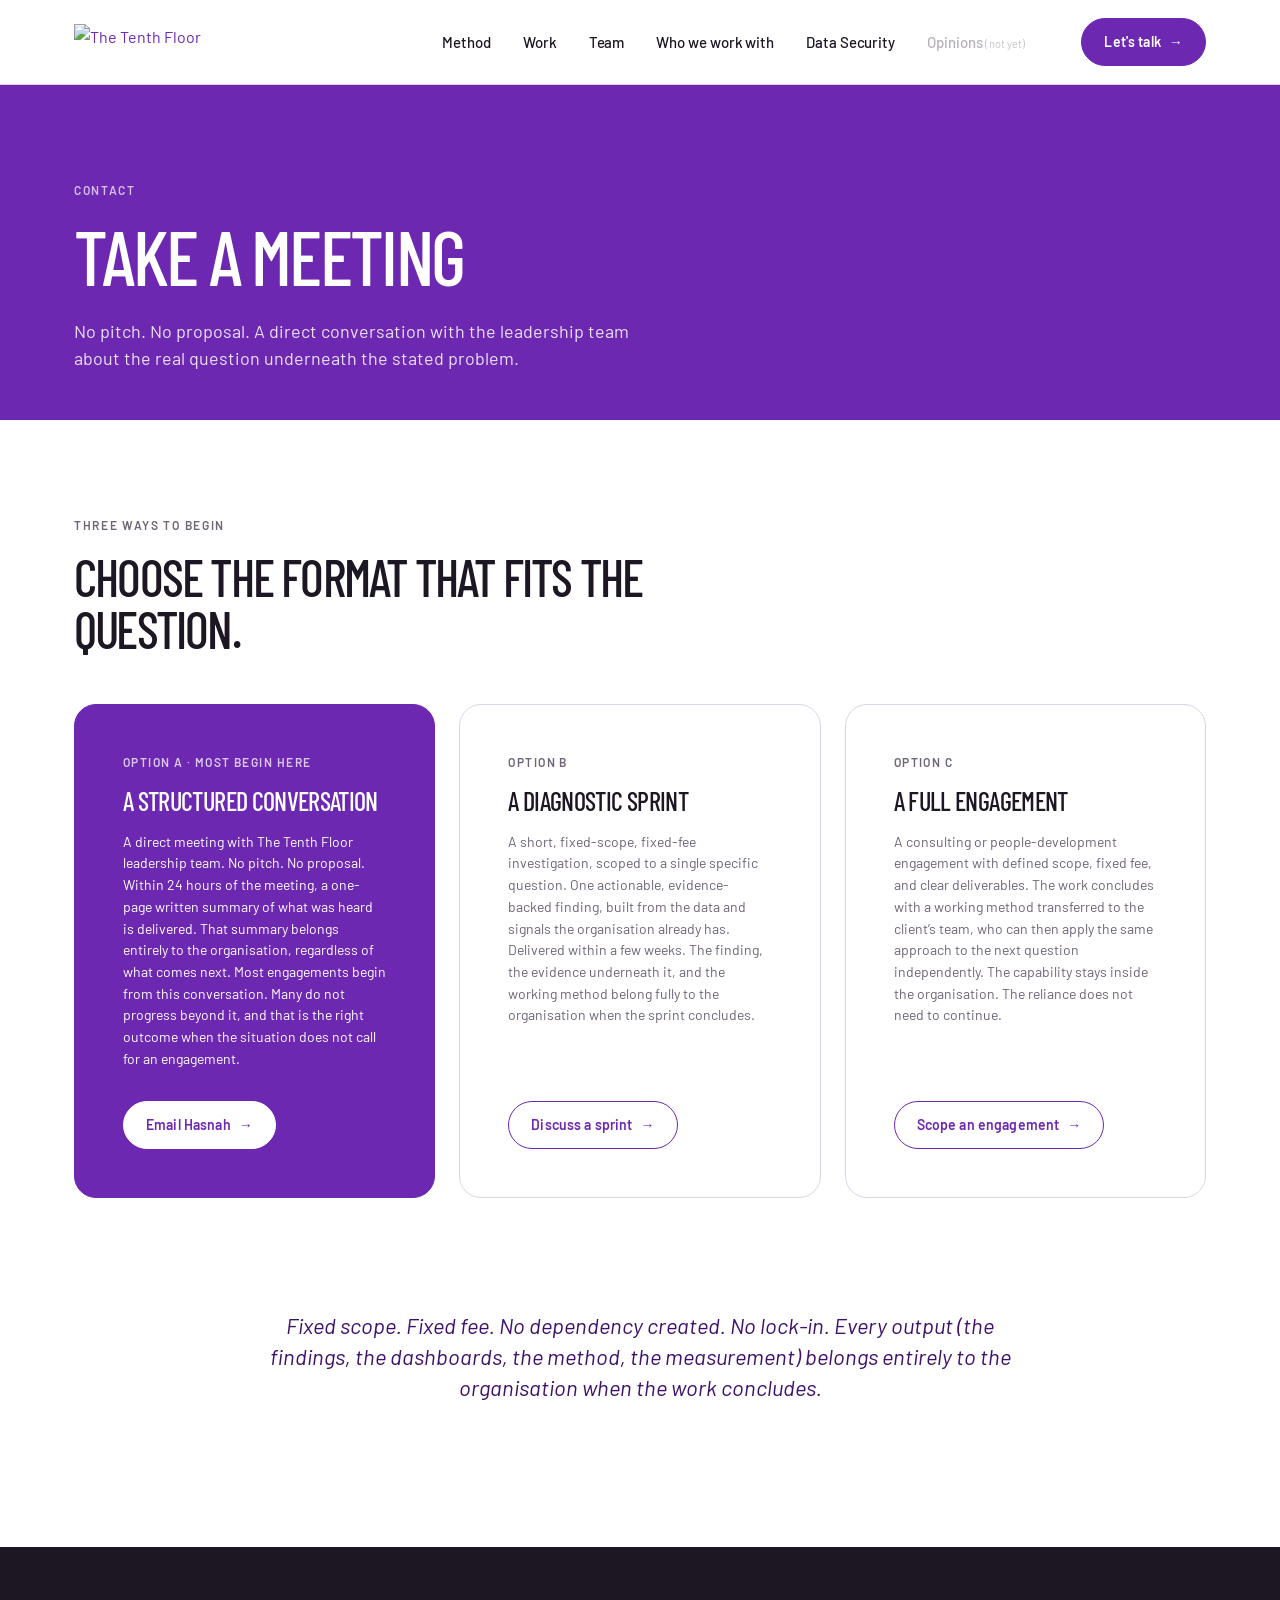
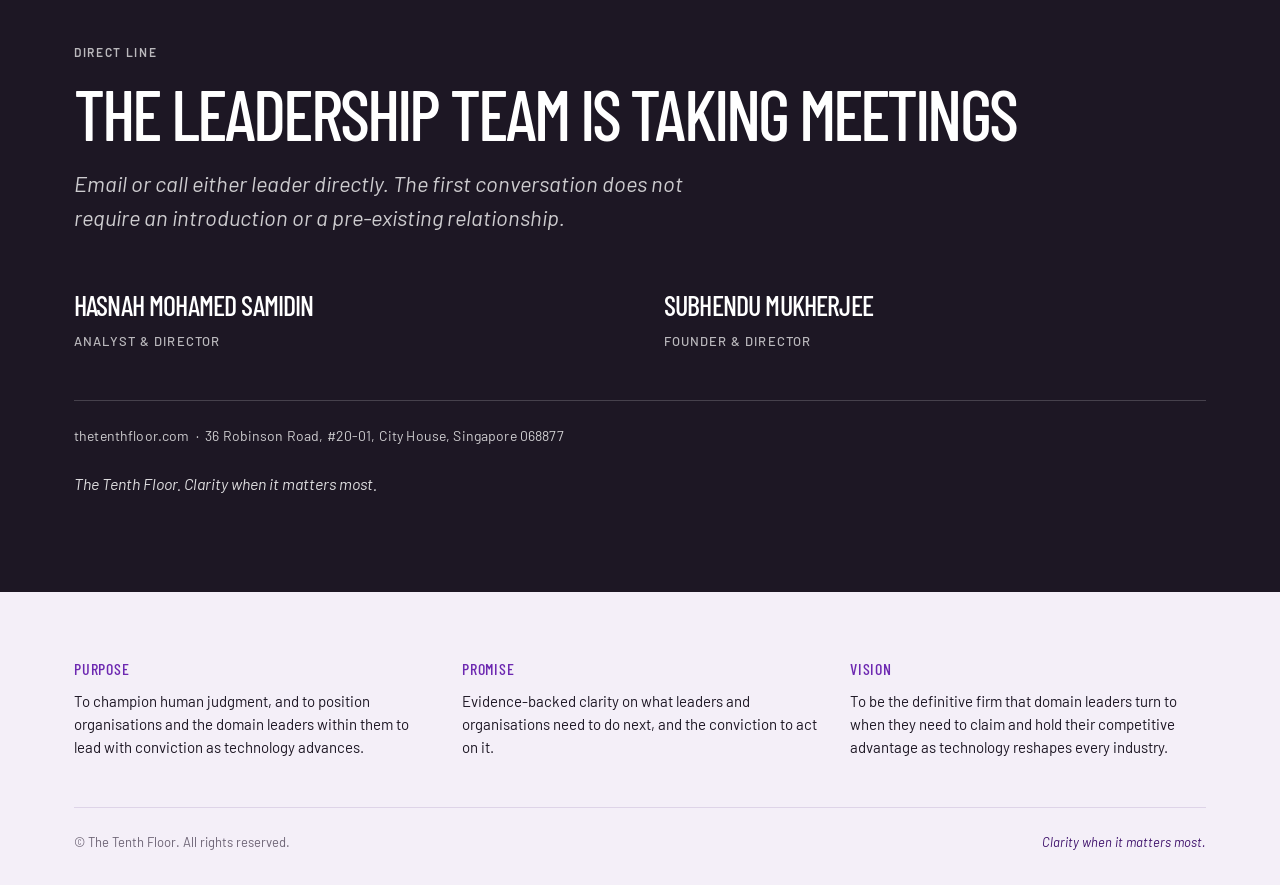
==== contact/index.html @ 86cb3946 "Initial commit: TTF website Co-Authored-By: Claude Sonnet 4.6 <noreply@anthropic.com>" ====
<!DOCTYPE html>
<html lang="en">
<head>
  <meta charset="utf-8">
  <meta name="viewport" content="width=device-width, initial-scale=1">
  <title>Contact — The Tenth Floor</title>
  <meta name="description" content="Take a meeting. No pitch, no proposal. A direct conversation with the leadership team about the question underneath the problem.">
  <link rel="preconnect" href="https://fonts.googleapis.com">
  <link rel="preconnect" href="https://fonts.gstatic.com" crossorigin>
  <link href="https://fonts.googleapis.com/css2?family=Barlow:ital,wght@0,300;0,400;0,500;0,600;0,700;0,800;1,300;1,400;1,500;1,600&family=Barlow+Condensed:wght@400;500;600;700&family=Barlow+Semi+Condensed:wght@400;500;600&display=swap" rel="stylesheet">
  <style>
/* ============================================================
   The Tenth Floor — Site Stylesheet
   v1.0 — May 2026
   Brand system locked from TTF_Design_Reference.html
   ============================================================ */

/* -- 1. Tokens ------------------------------------------------ */

:root {
  /* Primary spine */
  --ttf-purple: #6D28B1;
  --ttf-deep-purple: #3E116B;
  --ttf-lavender: #E7DDF0;
  --ttf-soft: #F4EFF8;

  /* Surface and text */
  --ttf-white: #FFFFFF;
  --ttf-ink: #1D1724;
  --ttf-quiet: #6D6475;
  --ttf-line: #DED4E8;

  /* Functional accents */
  --ttf-red: #F04438;
  --ttf-green: #2E7D32;
  --ttf-blue: #3443E8;
  --ttf-gold: #F7B731;

  /* Type stack */
  --display: "Barlow Condensed", "Helvetica Neue", Arial, sans-serif;
  --ui: "Barlow", "Helvetica Neue", Arial, sans-serif;
  --editorial: "Barlow", "Helvetica Neue", Arial, sans-serif;

  /* Spacing scale (8px base) */
  --s-1: 8px;
  --s-2: 16px;
  --s-3: 24px;
  --s-4: 32px;
  --s-5: 48px;
  --s-6: 64px;
  --s-7: 96px;
  --s-8: 128px;

  /* Layout */
  --max-w: 1180px;
  --gutter: 24px;

  /* Shadows */
  --shadow-card: 0 18px 45px rgba(45, 18, 72, 0.13);
  --shadow-soft: 0 8px 24px rgba(45, 18, 72, 0.09);

  /* Radii */
  --r-lg: 22px;
  --r-md: 14px;
  --r-sm: 8px;
}

/* -- 2. Reset and base ---------------------------------------- */

*,
*::before,
*::after {
  box-sizing: border-box;
  margin: 0;
  padding: 0;
}

html {
  scroll-behavior: smooth;
  -webkit-text-size-adjust: 100%;
}

body {
  font-family: var(--ui);
  font-size: 16px;
  line-height: 1.58;
  color: var(--ttf-ink);
  background: var(--ttf-white);
  -webkit-font-smoothing: antialiased;
  -moz-osx-font-smoothing: grayscale;
}

img {
  max-width: 100%;
  height: auto;
  display: block;
}

a {
  color: var(--ttf-purple);
  text-decoration: none;
  transition: color 160ms ease;
}

a:hover {
  color: var(--ttf-deep-purple);
}

button {
  cursor: pointer;
  border: 0;
  font-family: inherit;
  font-size: inherit;
}

/* -- 3. Typography -------------------------------------------- */

.display-xl,
.display-lg,
.display-md,
.display-sm,
h1,
h2,
h3 {
  font-family: var(--display);
  font-weight: 500;
  text-transform: uppercase;
  letter-spacing: -0.035em;
  line-height: 1.02;
  color: var(--ttf-ink);
}

.display-xl {
  font-size: clamp(48px, 7vw, 96px);
  letter-spacing: -0.045em;
  line-height: 0.96;
}

.display-lg {
  font-size: clamp(40px, 5.5vw, 72px);
  letter-spacing: -0.04em;
}

.display-md {
  font-size: clamp(32px, 4vw, 52px);
  letter-spacing: -0.035em;
}

.display-sm {
  font-size: clamp(22px, 2.4vw, 32px);
  letter-spacing: -0.03em;
}

.editorial {
  font-family: var(--editorial);
  font-size: 18px;
  line-height: 1.62;
  color: var(--ttf-ink);
  letter-spacing: 0.008em;
  font-weight: 400;
}

.editorial p + p {
  margin-top: 1.1em;
}

.deck {
  font-family: var(--ui);
  font-size: 21px;
  line-height: 1.45;
  font-weight: 500;
  color: var(--ttf-deep-purple);
  letter-spacing: 0em;
  max-width: 760px;
}

.eyebrow {
  font-family: var(--ui);
  font-weight: 600;
  font-size: 12px;
  text-transform: uppercase;
  letter-spacing: 0.14em;
  color: var(--ttf-quiet);
}

.meta {
  font-family: var(--ui);
  font-size: 13px;
  color: var(--ttf-quiet);
  letter-spacing: 0.02em;
}

/* -- 4. Layout primitives ------------------------------------- */

.wrap {
  max-width: var(--max-w);
  margin: 0 auto;
  padding-left: var(--gutter);
  padding-right: var(--gutter);
}

.section {
  padding-top: var(--s-7);
  padding-bottom: var(--s-7);
}

.section--tight {
  padding-top: var(--s-6);
  padding-bottom: var(--s-6);
}

.section--lavender {
  background: var(--ttf-lavender);
}

.section--soft {
  background: var(--ttf-soft);
}

.section--purple {
  background: var(--ttf-purple);
  color: var(--ttf-white);
}

.section--purple .display-xl,
.section--purple .display-lg,
.section--purple .display-md,
.section--purple h1,
.section--purple h2,
.section--purple h3 {
  color: var(--ttf-white);
}

.section--purple .deck {
  color: rgba(255, 255, 255, 0.86);
}

.section--ink {
  background: var(--ttf-ink);
  color: var(--ttf-white);
}

.section--ink .display-xl,
.section--ink .display-lg,
.section--ink .display-md,
.section--ink .display-sm,
.section--ink h1,
.section--ink h2,
.section--ink h3 {
  color: var(--ttf-white);
}

@media (max-width: 700px) {
  .section { padding-top: var(--s-5); padding-bottom: var(--s-5); }
  .section--tight { padding-top: var(--s-4); padding-bottom: var(--s-4); }
}

/* -- 5. Top nav ----------------------------------------------- */

.nav {
  position: sticky;
  top: 0;
  z-index: 50;
  background: rgba(255, 255, 255, 0.95);
  backdrop-filter: saturate(140%) blur(8px);
  -webkit-backdrop-filter: saturate(140%) blur(8px);
  border-bottom: 1px solid var(--ttf-line);
}

.nav__inner {
  max-width: var(--max-w);
  margin: 0 auto;
  padding: 18px var(--gutter);
  display: flex;
  align-items: center;
  gap: var(--s-4);
}

.nav__logo { display: inline-flex; align-items: center; }
.nav__logo img { height: 36px; width: auto; }

.nav__links {
  display: flex;
  gap: var(--s-4);
  margin-left: auto;
  list-style: none;
}

.nav__links a {
  color: var(--ttf-ink);
  font-weight: 500;
  font-size: 15px;
  letter-spacing: -0.005em;
  position: relative;
}

.nav__links a:hover { color: var(--ttf-purple); }

.nav__links a.is-active::after {
  content: "";
  position: absolute;
  left: 0; right: 0;
  bottom: -6px;
  height: 2px;
  background: var(--ttf-purple);
}

.nav__cta { margin-left: var(--s-3); }

.nav__hamburger {
  display: none;
  background: transparent;
  padding: 8px;
  margin-left: auto;
}

.nav__hamburger span {
  display: block;
  width: 22px;
  height: 2px;
  background: var(--ttf-ink);
  margin: 5px 0;
  transition: transform 200ms ease, opacity 200ms ease;
}

@media (max-width: 900px) {
  .nav__links {
    display: none;
    position: absolute;
    top: 100%; left: 0; right: 0;
    background: var(--ttf-white);
    border-bottom: 1px solid var(--ttf-line);
    flex-direction: column;
    padding: var(--s-3) var(--gutter);
    gap: var(--s-3);
  }
  .nav__links.is-open { display: flex; }
  .nav__hamburger { display: block; margin-left: auto; }
  .nav__cta { display: none; }
  .nav__hamburger.is-open span:nth-child(1) { transform: translateY(7px) rotate(45deg); }
  .nav__hamburger.is-open span:nth-child(2) { opacity: 0; }
  .nav__hamburger.is-open span:nth-child(3) { transform: translateY(-7px) rotate(-45deg); }
}

/* -- 6. Buttons ----------------------------------------------- */

.btn {
  display: inline-flex;
  align-items: center;
  gap: 8px;
  padding: 12px 22px;
  font-family: var(--ui);
  font-weight: 600;
  font-size: 14px;
  letter-spacing: 0.01em;
  border-radius: 999px;
  transition: background 160ms ease, color 160ms ease, transform 160ms ease;
  border: 1.5px solid transparent;
  white-space: nowrap;
}

.btn--primary {
  background: var(--ttf-purple);
  color: var(--ttf-white);
  border-color: var(--ttf-purple);
}

.btn--primary:hover {
  background: var(--ttf-deep-purple);
  color: var(--ttf-white);
  border-color: var(--ttf-deep-purple);
  transform: translateY(-1px);
}

.btn--ghost {
  background: transparent;
  color: var(--ttf-purple);
  border-color: var(--ttf-purple);
}

.btn--ghost:hover { background: var(--ttf-purple); color: var(--ttf-white); }

.btn--white {
  background: var(--ttf-white);
  color: var(--ttf-purple);
  border-color: var(--ttf-white);
}

.btn--white:hover { background: var(--ttf-soft); color: var(--ttf-deep-purple); }

.btn--lg { padding: 16px 28px; font-size: 15px; }

.btn .arrow { transition: transform 160ms ease; }
.btn:hover .arrow { transform: translateX(3px); }

/* -- 7. Hero -------------------------------------------------- */

.hero {
  background: var(--ttf-purple);
  color: var(--ttf-white);
  padding-top: var(--s-7);
  padding-bottom: var(--s-7);
  position: relative;
  overflow: hidden;
}

.hero__inner {
  max-width: var(--max-w);
  margin: 0 auto;
  padding-left: var(--gutter);
  padding-right: var(--gutter);
  position: relative;
}

.hero h1 { color: var(--ttf-white); max-width: 14ch; }

.hero__deck {
  margin-top: var(--s-3);
  font-family: var(--ui);
  font-size: clamp(18px, 1.6vw, 22px);
  line-height: 1.5;
  font-weight: 400;
  color: rgba(255, 255, 255, 0.86);
  max-width: 64ch;
  letter-spacing: -0.005em;
}

.hero__cta {
  margin-top: var(--s-5);
  display: flex;
  gap: var(--s-2);
  flex-wrap: wrap;
}

.hero__mark {
  position: absolute;
  right: var(--gutter);
  top: 50%;
  transform: translateY(-50%);
  height: 220px;
  width: 220px;
  opacity: 0.18;
  pointer-events: none;
}

@media (max-width: 900px) {
  .hero__mark { display: none; }
}

/* -- 8. Stat blocks ------------------------------------------- */

.stat { display: flex; flex-direction: column; gap: 6px; }

.stat__value {
  font-family: var(--display);
  font-weight: 500;
  font-size: clamp(56px, 9vw, 116px);
  line-height: 0.92;
  letter-spacing: -0.045em;
  color: var(--ttf-purple);
}

.section--purple .stat__value,
.section--ink .stat__value { color: var(--ttf-white); }

.stat__label {
  font-family: var(--ui);
  font-weight: 500;
  font-size: 14px;
  text-transform: uppercase;
  letter-spacing: 0.1em;
  color: var(--ttf-quiet);
  max-width: 36ch;
  line-height: 1.4;
}

.section--purple .stat__label,
.section--ink .stat__label { color: rgba(255, 255, 255, 0.78); }

.stat-grid {
  display: grid;
  grid-template-columns: 1fr 1fr;
  gap: var(--s-5);
  margin-top: var(--s-5);
}

@media (max-width: 700px) {
  .stat-grid { grid-template-columns: 1fr; gap: var(--s-4); }
}

/* -- 9. Editorial blocks -------------------------------------- */

.lede { max-width: 720px; }

.eyebrow + .display-lg,
.eyebrow + .display-md,
.eyebrow + h2 { margin-top: var(--s-2); }

.display-xl + .deck,
.display-lg + .deck,
.display-md + .deck,
h1 + .deck,
h2 + .deck { margin-top: var(--s-3); }

.deck + .editorial,
.display-xl + .editorial,
.display-lg + .editorial,
.display-md + .editorial,
h1 + .editorial,
h2 + .editorial { margin-top: var(--s-4); }

.editorial--two-col { column-count: 2; column-gap: var(--s-5); }

@media (max-width: 900px) {
  .editorial--two-col { column-count: 1; }
}

/* -- 10. Featured beat (provenance) --------------------------- */

.beat {
  background: var(--ttf-soft);
  padding-top: var(--s-7);
  padding-bottom: var(--s-7);
}

.beat__inner {
  max-width: var(--max-w);
  margin: 0 auto;
  padding-left: var(--gutter);
  padding-right: var(--gutter);
  display: grid;
  grid-template-columns: 1.4fr 1fr;
  gap: var(--s-6);
  align-items: start;
}

.beat__head .display-lg { max-width: 16ch; }

.beat__head .deck {
  margin-top: var(--s-3);
  font-family: var(--editorial);
  font-style: italic;
  font-weight: 400;
  font-size: 22px;
  color: var(--ttf-ink);
  max-width: 38ch;
}

.beat__body .editorial { font-size: 18px; }

.beat__stat {
  margin-top: var(--s-5);
  padding-top: var(--s-4);
  border-top: 1px solid var(--ttf-line);
}

@media (max-width: 900px) {
  .beat__inner { grid-template-columns: 1fr; gap: var(--s-4); }
}

/* -- 11. Method cards (5 principles) -------------------------- */

.principles {
  display: grid;
  grid-template-columns: repeat(auto-fit, minmax(280px, 1fr));
  gap: var(--s-3);
  margin-top: var(--s-5);
}

.principle {
  background: var(--ttf-white);
  border: 1px solid var(--ttf-line);
  border-radius: var(--r-md);
  padding: var(--s-4);
  display: flex;
  flex-direction: column;
  gap: var(--s-2);
  transition: transform 200ms ease, box-shadow 200ms ease, border-color 200ms ease;
}

.principle:hover {
  transform: translateY(-2px);
  box-shadow: var(--shadow-soft);
  border-color: var(--ttf-purple);
}

.principle__num {
  font-family: var(--display);
  font-weight: 500;
  font-size: 32px;
  letter-spacing: -0.04em;
  color: var(--ttf-purple);
  line-height: 1;
}

.principle__title {
  font-family: var(--ui);
  font-weight: 700;
  font-size: 17px;
  letter-spacing: -0.01em;
  color: var(--ttf-ink);
}

.principle__body {
  font-family: var(--ui);
  font-size: 14px;
  line-height: 1.55;
  color: var(--ttf-quiet);
}

/* -- 12. Case cards ------------------------------------------- */

.cases {
  display: grid;
  grid-template-columns: repeat(3, 1fr);
  gap: var(--s-3);
  margin-top: var(--s-5);
}

@media (max-width: 900px) { .cases { grid-template-columns: 1fr 1fr; } }
@media (max-width: 600px) { .cases { grid-template-columns: 1fr; } }

.case-card {
  background: var(--ttf-white);
  border: 1px solid var(--ttf-line);
  border-radius: var(--r-md);
  padding: var(--s-4);
  display: flex;
  flex-direction: column;
  gap: var(--s-2);
  transition: transform 200ms ease, box-shadow 200ms ease;
  text-decoration: none;
  color: inherit;
}

.case-card:hover {
  transform: translateY(-3px);
  box-shadow: var(--shadow-card);
}

.case-card__logo {
  height: 40px;
  display: flex;
  align-items: center;
  margin-bottom: var(--s-2);
}

.case-card__logo img { max-height: 40px; width: auto; }
.case-card__logo--asbl img { mix-blend-mode: multiply; }

.case-card__meta {
  font-family: var(--ui);
  font-size: 12px;
  font-weight: 600;
  letter-spacing: 0.1em;
  text-transform: uppercase;
  color: var(--ttf-quiet);
}

.case-card__title {
  font-family: var(--display);
  font-weight: 500;
  font-size: 22px;
  letter-spacing: -0.025em;
  text-transform: uppercase;
  color: var(--ttf-ink);
  line-height: 1.1;
}

.case-card__outcome {
  font-family: var(--ui);
  font-size: 14px;
  line-height: 1.5;
  color: var(--ttf-quiet);
  margin-top: auto;
}

.case-card__outcome strong { color: var(--ttf-purple); font-weight: 700; }

/* Case-full layout for /work page */
.case-full {
  border-top: 1px solid var(--ttf-line);
  padding-top: var(--s-5);
  padding-bottom: var(--s-5);
  display: grid;
  grid-template-columns: 220px 1fr;
  gap: var(--s-5);
}

.case-full__sidebar .case-card__logo { height: 56px; margin-bottom: var(--s-2); }
.case-full__sidebar .case-card__logo img { max-height: 56px; }

.case-full__body p {
  margin-top: 1em;
  font-family: var(--editorial);
  font-size: 18px;
  line-height: 1.6;
}

.case-full__body p:first-child { margin-top: 0; }

.case-full__pattern {
  margin-top: var(--s-3);
  padding: var(--s-3);
  background: var(--ttf-soft);
  border-left: 3px solid var(--ttf-purple);
  border-radius: var(--r-sm);
  font-family: var(--editorial);
  font-style: italic;
  font-size: 16px;
  color: var(--ttf-deep-purple);
}

@media (max-width: 800px) {
  .case-full { grid-template-columns: 1fr; gap: var(--s-3); }
}

/* Filters bar */
.filters {
  display: flex;
  flex-wrap: wrap;
  gap: var(--s-1);
  margin-top: var(--s-4);
  margin-bottom: var(--s-5);
}

.filter-chip {
  padding: 8px 16px;
  border-radius: 999px;
  background: var(--ttf-white);
  border: 1px solid var(--ttf-line);
  font-family: var(--ui);
  font-size: 13px;
  font-weight: 500;
  color: var(--ttf-quiet);
  cursor: pointer;
  transition: all 160ms ease;
}

.filter-chip:hover { border-color: var(--ttf-purple); color: var(--ttf-purple); }

.filter-chip.is-active {
  background: var(--ttf-purple);
  color: var(--ttf-white);
  border-color: var(--ttf-purple);
}

.filter-group { margin-top: var(--s-3); }

.filter-group__label {
  font-family: var(--ui);
  font-weight: 600;
  font-size: 12px;
  text-transform: uppercase;
  letter-spacing: 0.12em;
  color: var(--ttf-quiet);
  margin-bottom: var(--s-1);
}

/* -- 13. Client strip ----------------------------------------- */

.strip {
  background: var(--ttf-lavender);
  padding: var(--s-5) 0;
}

.strip__inner {
  max-width: 1400px;
  margin: 0 auto;
  padding: 0 var(--gutter);
}

.strip__label { text-align: center; margin-bottom: var(--s-4); }

.strip__grid {
  display: grid;
  grid-template-columns: repeat(5, 1fr);
  gap: var(--s-4);
  align-items: center;
  justify-items: center;
}

.strip__grid img {
  max-height: 38px;
  max-width: 130px;
  width: auto;
  object-fit: contain;
}

.strip__grid img.is-asbl { mix-blend-mode: multiply; }

@media (max-width: 900px) {
  .strip__grid { grid-template-columns: repeat(3, 1fr); gap: var(--s-3); }
}

@media (max-width: 500px) {
  .strip__grid { grid-template-columns: repeat(2, 1fr); }
}

/* -- 14. Persona teasers -------------------------------------- */

.personas {
  display: grid;
  grid-template-columns: repeat(auto-fit, minmax(220px, 1fr));
  gap: var(--s-2);
  margin-top: var(--s-5);
}

.persona {
  background: var(--ttf-white);
  border: 1px solid var(--ttf-line);
  border-radius: var(--r-md);
  padding: var(--s-3);
}

.persona__num {
  font-family: var(--display);
  font-weight: 500;
  font-size: 14px;
  letter-spacing: 0.08em;
  color: var(--ttf-purple);
}

.persona__name {
  font-family: var(--display);
  font-weight: 500;
  font-size: 22px;
  letter-spacing: -0.03em;
  text-transform: uppercase;
  color: var(--ttf-ink);
  margin-top: 6px;
  line-height: 1.05;
}

.persona__body {
  font-family: var(--ui);
  font-size: 14px;
  line-height: 1.5;
  color: var(--ttf-quiet);
  margin-top: var(--s-2);
}

.persona-full {
  border-top: 1px solid var(--ttf-line);
  padding: var(--s-5) 0;
  display: grid;
  grid-template-columns: 240px 1fr;
  gap: var(--s-5);
}

.persona-full__name {
  font-family: var(--display);
  font-weight: 500;
  font-size: clamp(28px, 3vw, 40px);
  letter-spacing: -0.03em;
  text-transform: uppercase;
  color: var(--ttf-purple);
  line-height: 1.05;
}

.persona-full__num {
  font-family: var(--ui);
  font-weight: 600;
  font-size: 12px;
  letter-spacing: 0.12em;
  color: var(--ttf-quiet);
  margin-bottom: var(--s-1);
}

.persona-full__body p {
  font-family: var(--editorial);
  font-size: 18px;
  line-height: 1.6;
}

.persona-full__body p + p { margin-top: 1em; }

@media (max-width: 800px) {
  .persona-full { grid-template-columns: 1fr; gap: var(--s-3); }
}

/* -- 15. Leader cards (team) ---------------------------------- */

.leaders {
  display: grid;
  grid-template-columns: 1fr 1fr;
  gap: var(--s-5);
  margin-top: var(--s-5);
}

.leader-card {
  background: var(--ttf-soft);
  border-radius: var(--r-lg);
  padding: var(--s-5);
  display: flex;
  flex-direction: column;
  gap: var(--s-3);
}

.leader-card__name {
  font-family: var(--display);
  font-weight: 500;
  font-size: clamp(28px, 3.4vw, 40px);
  text-transform: uppercase;
  letter-spacing: -0.03em;
  color: var(--ttf-purple);
  line-height: 1.05;
}

.leader-card__role {
  font-family: var(--ui);
  font-weight: 600;
  font-size: 13px;
  letter-spacing: 0.08em;
  text-transform: uppercase;
  color: var(--ttf-quiet);
  margin-top: -4px;
}

.leader-card__bio {
  font-family: var(--editorial);
  font-size: 17px;
  line-height: 1.6;
  color: var(--ttf-ink);
}

.leader-card__bio + .leader-card__bio { margin-top: var(--s-2); }

.leader-card__credentials {
  display: flex;
  flex-wrap: wrap;
  gap: 6px;
  margin-top: var(--s-2);
}

.credential {
  padding: 4px 10px;
  background: var(--ttf-white);
  border: 1px solid var(--ttf-line);
  border-radius: 999px;
  font-family: var(--ui);
  font-size: 12px;
  font-weight: 500;
  color: var(--ttf-deep-purple);
  letter-spacing: 0.01em;
}

.leader-card__contact {
  margin-top: var(--s-3);
  padding-top: var(--s-3);
  border-top: 1px solid var(--ttf-line);
  display: flex;
  flex-direction: column;
  gap: 6px;
  font-family: var(--ui);
  font-size: 14px;
}

.leader-card__contact a { color: var(--ttf-purple); font-weight: 500; }

@media (max-width: 800px) {
  .leaders { grid-template-columns: 1fr; }
}

/* -- 16. Three entry options ---------------------------------- */

.options {
  display: grid;
  grid-template-columns: repeat(3, 1fr);
  gap: var(--s-3);
  margin-top: var(--s-5);
}

.option {
  background: var(--ttf-white);
  border: 1px solid var(--ttf-line);
  border-radius: var(--r-lg);
  padding: var(--s-5);
  display: flex;
  flex-direction: column;
  gap: var(--s-2);
}

.option--featured {
  background: var(--ttf-purple);
  color: var(--ttf-white);
  border-color: var(--ttf-purple);
}

.option--featured .option__title,
.option--featured .option__body { color: var(--ttf-white); }

.option--featured .option__label { color: rgba(255, 255, 255, 0.75); }

.option__label {
  font-family: var(--ui);
  font-weight: 600;
  font-size: 12px;
  letter-spacing: 0.12em;
  text-transform: uppercase;
  color: var(--ttf-quiet);
}

.option__title {
  font-family: var(--display);
  font-weight: 500;
  font-size: 26px;
  letter-spacing: -0.025em;
  text-transform: uppercase;
  color: var(--ttf-ink);
  line-height: 1.05;
}

.option__body {
  font-family: var(--ui);
  font-size: 14px;
  line-height: 1.55;
  color: var(--ttf-quiet);
  flex: 1;
}

.option__cta { margin-top: var(--s-2); }

@media (max-width: 900px) {
  .options { grid-template-columns: 1fr; }
}

/* -- 17. Contact block ---------------------------------------- */

.contact-block {
  background: var(--ttf-ink);
  color: var(--ttf-white);
  padding: var(--s-7) 0;
}

.contact-block__inner {
  max-width: var(--max-w);
  margin: 0 auto;
  padding: 0 var(--gutter);
}

.contact-block .display-lg { color: var(--ttf-white); }

.contact-block__deck {
  margin-top: var(--s-2);
  font-family: var(--editorial);
  font-style: italic;
  font-size: 22px;
  color: rgba(255, 255, 255, 0.78);
  max-width: 56ch;
}

.contact-grid {
  margin-top: var(--s-5);
  display: grid;
  grid-template-columns: 1fr 1fr;
  gap: var(--s-5);
}

.contact-card__name {
  font-family: var(--display);
  font-weight: 500;
  font-size: 28px;
  letter-spacing: -0.03em;
  text-transform: uppercase;
  color: var(--ttf-white);
}

.contact-card__role {
  font-family: var(--ui);
  font-weight: 500;
  font-size: 13px;
  letter-spacing: 0.08em;
  text-transform: uppercase;
  color: rgba(255, 255, 255, 0.7);
  margin-top: 4px;
}

.contact-card__lines {
  margin-top: var(--s-2);
  display: flex;
  flex-direction: column;
  gap: 6px;
  font-family: var(--ui);
  font-size: 15px;
}

.contact-card__lines a {
  color: var(--ttf-white);
  text-decoration: underline;
  text-underline-offset: 3px;
  text-decoration-color: rgba(255, 255, 255, 0.4);
}

.contact-card__lines a:hover {
  color: var(--ttf-lavender);
  text-decoration-color: var(--ttf-lavender);
}

.contact-block__address {
  margin-top: var(--s-5);
  padding-top: var(--s-3);
  border-top: 1px solid rgba(255, 255, 255, 0.18);
  font-family: var(--ui);
  font-size: 14px;
  color: rgba(255, 255, 255, 0.78);
  letter-spacing: 0.01em;
}

.contact-block__sign-off {
  margin-top: var(--s-3);
  font-family: var(--editorial);
  font-style: italic;
  color: rgba(255, 255, 255, 0.86);
}

@media (max-width: 700px) {
  .contact-grid { grid-template-columns: 1fr; gap: var(--s-4); }
}

/* -- 18. Footer ----------------------------------------------- */

.footer {
  background: var(--ttf-soft);
  padding: var(--s-6) 0 var(--s-4);
}

.footer__inner {
  max-width: var(--max-w);
  margin: 0 auto;
  padding: 0 var(--gutter);
}

.footer__pvm {
  display: grid;
  grid-template-columns: repeat(3, 1fr);
  gap: var(--s-4);
  margin-bottom: var(--s-5);
}

.footer__block-label {
  font-family: var(--display);
  font-weight: 500;
  font-size: 16px;
  letter-spacing: 0.05em;
  text-transform: uppercase;
  color: var(--ttf-purple);
  margin-bottom: var(--s-1);
}

.footer__block-body {
  font-family: var(--editorial);
  font-size: 15px;
  line-height: 1.55;
  color: var(--ttf-ink);
}

.footer__bottom {
  border-top: 1px solid var(--ttf-line);
  padding-top: var(--s-3);
  display: flex;
  align-items: center;
  justify-content: space-between;
  flex-wrap: wrap;
  gap: var(--s-2);
  font-family: var(--ui);
  font-size: 13px;
  color: var(--ttf-quiet);
}

.footer__sign-off {
  font-family: var(--editorial);
  font-style: italic;
  color: var(--ttf-deep-purple);
}

@media (max-width: 800px) {
  .footer__pvm { grid-template-columns: 1fr; gap: var(--s-3); }
}

/* -- 19. Section bridge --------------------------------------- */

.bridge {
  text-align: center;
  padding: var(--s-5) var(--gutter);
  font-family: var(--editorial);
  font-style: italic;
  font-size: 22px;
  line-height: 1.4;
  color: var(--ttf-deep-purple);
  max-width: 820px;
  margin: 0 auto;
}

.bridge--strong {
  font-family: var(--display);
  font-weight: 500;
  font-size: clamp(24px, 3vw, 36px);
  letter-spacing: -0.02em;
  text-transform: uppercase;
  font-style: normal;
  color: var(--ttf-purple);
}

/* -- 20. Testimonials ----------------------------------------- */

.testimonials {
  display: grid;
  grid-template-columns: repeat(3, 1fr);
  gap: var(--s-3);
  margin-top: var(--s-5);
}

.testimonial {
  background: var(--ttf-white);
  border: 1px solid var(--ttf-line);
  border-radius: var(--r-md);
  padding: var(--s-4);
}

.testimonial__quote {
  font-family: var(--editorial);
  font-style: italic;
  font-size: 16px;
  line-height: 1.55;
  color: var(--ttf-ink);
}

.testimonial__attr {
  margin-top: var(--s-2);
  font-family: var(--ui);
  font-size: 13px;
  font-weight: 500;
  color: var(--ttf-purple);
}

.testimonial__role {
  font-family: var(--ui);
  font-size: 12px;
  color: var(--ttf-quiet);
  margin-top: 2px;
}

@media (max-width: 800px) {
  .testimonials { grid-template-columns: 1fr; }
}

/* -- 21. Method page ------------------------------------------ */

.method-block {
  border-top: 1px solid var(--ttf-line);
  padding-top: var(--s-5);
  margin-top: var(--s-5);
}

.method-block__title {
  font-family: var(--display);
  font-weight: 500;
  font-size: clamp(28px, 3vw, 40px);
  letter-spacing: -0.03em;
  text-transform: uppercase;
  color: var(--ttf-purple);
}

.method-block__body {
  margin-top: var(--s-3);
  font-family: var(--editorial);
  font-size: 18px;
  line-height: 1.6;
  max-width: 720px;
}

.method-block__body p + p { margin-top: 1em; }

.security-list {
  list-style: none;
  margin-top: var(--s-3);
  display: flex;
  flex-direction: column;
  gap: var(--s-2);
}

.security-list li {
  position: relative;
  padding-left: 28px;
  font-family: var(--editorial);
  font-size: 17px;
  line-height: 1.5;
}

.security-list li::before {
  content: "";
  position: absolute;
  left: 0;
  top: 11px;
  width: 8px;
  height: 8px;
  border-radius: 50%;
  background: var(--ttf-purple);
}

.fuski-block {
  background: var(--ttf-ink);
  color: var(--ttf-white);
  border-radius: var(--r-lg);
  padding: var(--s-5);
  margin-top: var(--s-5);
  display: grid;
  grid-template-columns: 1fr 2fr;
  gap: var(--s-5);
  align-items: center;
}

.fuski-block__logo img {
  max-height: 64px;
  width: auto;
  filter: invert(1) brightness(2);
}

.fuski-block__body {
  font-family: var(--editorial);
  font-size: 17px;
  line-height: 1.55;
  font-weight: 400;
}

.fuski-block__body a { color: var(--ttf-lavender); text-decoration: underline; }

@media (max-width: 700px) {
  .fuski-block { grid-template-columns: 1fr; gap: var(--s-3); }
}

/* -- 22. Reveal on scroll ------------------------------------- */

.reveal {
  opacity: 0;
  transform: translateY(16px);
  transition: opacity 600ms ease, transform 600ms ease;
}

.reveal.is-visible { opacity: 1; transform: translateY(0); }

@media (prefers-reduced-motion: reduce) {
  .reveal { opacity: 1; transform: none; transition: none; }
  html { scroll-behavior: auto; }
}

/* -- 23. Page header (sub-pages) ------------------------------ */

.page-head {
  background: var(--ttf-purple);
  color: var(--ttf-white);
  padding: var(--s-7) 0 var(--s-5);
}

.page-head__inner {
  max-width: var(--max-w);
  margin: 0 auto;
  padding: 0 var(--gutter);
}

.page-head h1 {
  color: var(--ttf-white);
  max-width: 18ch;
  font-size: clamp(40px, 6vw, 80px);
}

.page-head__deck {
  margin-top: var(--s-3);
  font-family: var(--ui);
  font-size: clamp(16px, 1.4vw, 20px);
  line-height: 1.5;
  color: rgba(255, 255, 255, 0.86);
  max-width: 60ch;
}

.page-head__crumb {
  font-family: var(--ui);
  font-size: 12px;
  font-weight: 600;
  letter-spacing: 0.14em;
  text-transform: uppercase;
  color: rgba(255, 255, 255, 0.7);
  margin-bottom: var(--s-2);
}

/* -- 24. Placeholder note ------------------------------------- */

.placeholder-note {
  display: inline-block;
  padding: 6px 12px;
  background: var(--ttf-lavender);
  color: var(--ttf-deep-purple);
  border-radius: var(--r-sm);
  font-family: var(--ui);
  font-size: 12px;
  font-weight: 500;
  letter-spacing: 0.01em;
}

/* -- 25. Feature row ------------------------------------------ */

.feature-row {
  display: grid;
  grid-template-columns: 1.2fr 1fr;
  gap: var(--s-6);
  align-items: center;
}

@media (max-width: 900px) {
  .feature-row { grid-template-columns: 1fr; gap: var(--s-4); }
}

/* -- 26. Skip link (a11y) ------------------------------------- */

.skip-link {
  position: absolute;
  left: -9999px;
  top: 0;
  background: var(--ttf-ink);
  color: var(--ttf-white);
  padding: 12px 18px;
  z-index: 100;
  font-family: var(--ui);
  font-size: 14px;
}

.skip-link:focus { left: 12px; top: 12px; }

/* -- 27. Utilities -------------------------------------------- */

.t-center { text-align: center; }
.mt-1 { margin-top: var(--s-1); }
.mt-2 { margin-top: var(--s-2); }
.mt-3 { margin-top: var(--s-3); }
.mt-4 { margin-top: var(--s-4); }
.mt-5 { margin-top: var(--s-5); }
.mt-6 { margin-top: var(--s-6); }
.purple { color: var(--ttf-purple); }
.deep-purple { color: var(--ttf-deep-purple); }
.quiet { color: var(--ttf-quiet); }

/* -- 28. Photo placeholders ----------------------------------- */

.photo-placeholder {
  width: 100%;
  aspect-ratio: 1 / 1;
  max-width: 280px;
  background: linear-gradient(135deg, var(--ttf-deep-purple) 0%, var(--ttf-purple) 100%);
  border-radius: var(--r-lg);
  display: flex;
  flex-direction: column;
  align-items: center;
  justify-content: center;
  gap: var(--s-2);
  position: relative;
  overflow: hidden;
}

.photo-placeholder::before {
  content: "";
  position: absolute;
  inset: 0;
  background: repeating-linear-gradient(
    45deg,
    transparent,
    transparent 12px,
    rgba(255,255,255,0.04) 12px,
    rgba(255,255,255,0.04) 13px
  );
}

.photo-placeholder__initials {
  font-family: var(--display);
  font-weight: 500;
  font-size: 56px;
  letter-spacing: -0.02em;
  color: rgba(255,255,255,0.9);
  line-height: 1;
  position: relative;
  z-index: 1;
}

.photo-placeholder__label {
  font-family: var(--ui);
  font-size: 11px;
  font-weight: 600;
  letter-spacing: 0.1em;
  text-transform: uppercase;
  color: rgba(255,255,255,0.55);
  text-align: center;
  padding: 0 var(--s-2);
  position: relative;
  z-index: 1;
}

.photo-placeholder__desc {
  position: absolute;
  bottom: 0;
  left: 0;
  right: 0;
  background: rgba(62, 17, 107, 0.92);
  padding: 10px 14px;
  font-family: var(--ui);
  font-size: 10px;
  line-height: 1.4;
  color: rgba(255,255,255,0.8);
  text-align: center;
}

/* Leader card with photo layout */
.leader-card--with-photo {
  display: grid;
  grid-template-columns: 240px 1fr;
  gap: var(--s-4);
  align-items: start;
  background: var(--ttf-soft);
  border-radius: var(--r-lg);
  padding: var(--s-5);
}

.leader-card--with-photo .leader-card__content {
  display: flex;
  flex-direction: column;
  gap: var(--s-2);
}

@media (max-width: 900px) {
  .leader-card--with-photo {
    grid-template-columns: 1fr;
    gap: var(--s-3);
  }
  .photo-placeholder {
    max-width: 160px;
  }
}

/* -- 29. Engagement structure block --------------------------- */

.engagement-block {
  background: var(--ttf-ink);
  color: var(--ttf-white);
  border-radius: var(--r-lg);
  padding: var(--s-5);
  margin-top: var(--s-5);
}

.engagement-block h3 {
  color: var(--ttf-white);
  font-size: clamp(24px, 3vw, 36px);
}

.engagement-block .editorial {
  color: rgba(255,255,255,0.88);
  font-size: 17px;
  margin-top: var(--s-3);
}

/* -- 30. Data security page ----------------------------------- */

.security-feature-grid {
  display: grid;
  grid-template-columns: repeat(auto-fit, minmax(280px, 1fr));
  gap: var(--s-3);
  margin-top: var(--s-5);
}

.security-feature {
  background: var(--ttf-white);
  border: 1px solid var(--ttf-line);
  border-radius: var(--r-md);
  padding: var(--s-4);
  display: flex;
  flex-direction: column;
  gap: var(--s-2);
}

.security-feature__icon {
  width: 40px;
  height: 40px;
  background: var(--ttf-soft);
  border-radius: var(--r-sm);
  display: flex;
  align-items: center;
  justify-content: center;
  font-size: 20px;
  flex-shrink: 0;
}

.security-feature__title {
  font-family: var(--ui);
  font-weight: 700;
  font-size: 16px;
  color: var(--ttf-ink);
  letter-spacing: -0.01em;
}

.security-feature__body {
  font-family: var(--ui);
  font-size: 14px;
  line-height: 1.55;
  color: var(--ttf-quiet);
}

/* -- 31. Full-width bridge section (expanded) ---------------- */

.bridge-section {
  background: var(--ttf-purple);
  padding: var(--s-7) 0;
  text-align: center;
}

.bridge-section__inner {
  max-width: 860px;
  margin: 0 auto;
  padding: 0 var(--gutter);
}

.bridge-section__headline {
  font-family: var(--display);
  font-weight: 500;
  font-size: clamp(28px, 4vw, 52px);
  letter-spacing: -0.035em;
  text-transform: uppercase;
  color: var(--ttf-white);
  line-height: 1.05;
}

.bridge-section__body {
  margin-top: var(--s-4);
  font-family: var(--editorial);
  font-size: clamp(17px, 1.6vw, 21px);
  line-height: 1.6;
  color: rgba(255,255,255,0.88);
  font-style: italic;
  max-width: 680px;
  margin-left: auto;
  margin-right: auto;
}

/* -- 32. Leader photo (real headshot) ----------------------- */

.leader-photo {
  width: 100%;
  max-width: 280px;
  aspect-ratio: 1 / 1;
  border-radius: var(--r-lg);
  overflow: hidden;
  flex-shrink: 0;
  background: var(--ttf-soft);
}

.leader-photo img {
  width: 100%;
  height: 100%;
  object-fit: cover;
  object-position: center 20%;
  display: block;
  filter: grayscale(15%) contrast(1.04);
  transition: filter 300ms ease;
}

.leader-photo img:hover {
  filter: grayscale(0%) contrast(1);
}

@media (max-width: 900px) {
  .leader-photo {
    max-width: 160px;
  }
}

/* -- 33. Editorial photo blocks ------------------------------ */

.editorial-img {
  width: 100%;
  height: 320px;
  overflow: hidden;
  position: relative;
  border-radius: var(--r-lg);
}

.editorial-img img {
  width: 100%;
  height: 100%;
  object-fit: cover;
  object-position: center;
  display: block;
  image-rendering: -webkit-optimize-contrast;
  image-rendering: crisp-edges;
}

.editorial-img__caption {
  position: absolute;
  bottom: 0;
  left: 0;
  right: 0;
  padding: var(--s-3) var(--s-4);
  background: linear-gradient(to top, rgba(62,17,107,0.82) 0%, transparent 100%);
  font-family: var(--ui);
  font-size: 12px;
  font-weight: 600;
  letter-spacing: 0.1em;
  text-transform: uppercase;
  color: rgba(255,255,255,0.88);
}

.editorial-img--wide {
  height: 300px;
  border-radius: 0;
}

.editorial-img--medium {
  height: 280px;
}

.editorial-pair {
  display: grid;
  grid-template-columns: 1fr 1fr;
  gap: var(--s-3);
  margin-top: var(--s-5);
}

@media (max-width: 800px) {
  .editorial-img { height: 220px; }
  .editorial-img--wide { height: 200px; }
  .editorial-img--medium { height: 200px; }
  .editorial-pair { grid-template-columns: 1fr; }
}

</style>
  <link rel="icon" href="https://ik.imagekit.io/ztdjsu12hs/TTF/ttf-logo-purple-final.png" type="image/png">
</head>
<body>

<a class="skip-link" href="#main">Skip to main content</a>

<nav class="nav" aria-label="Primary">
  <div class="nav__inner">
    <a href="../index.html" class="nav__logo" aria-label="The Tenth Floor — home">
      <img src="https://ik.imagekit.io/ztdjsu12hs/TTF/ttf-logo-purple-final.png" alt="The Tenth Floor">
    </a>
    <button class="nav__hamburger" aria-label="Toggle menu" aria-expanded="false">
      <span></span><span></span><span></span>
    </button>
    <ul class="nav__links">
      <li><a href="../method/index.html">Method</a></li>
      <li><a href="../work/index.html">Work</a></li>
      <li><a href="../team/index.html">Team</a></li>
      <li><a href="../who-we-work-with/index.html">Who we work with</a></li>
      <li><a href="../data-security/index.html">Data Security</a></li>
      <li><span style="color:var(--ttf-quiet);font-weight:500;font-size:15px;letter-spacing:-0.005em;opacity:0.5;cursor:default;user-select:none;">Opinions <span style="font-size:11px;font-weight:400;letter-spacing:0.01em;opacity:0.8;">(not yet)</span></span></li>
    </ul>
    <a href="https://calendar.app.google/p3SDpqn5yT21yfkJ6" target="_blank" rel="noopener" class="btn btn--primary nav__cta is-active">Let&#39;s talk <span class="arrow">&rarr;</span></a>
  </div>
</nav>

<main id="main">

<header class="page-head">
  <div class="page-head__inner">
    <div class="page-head__crumb reveal">Contact</div>
    <h1 class="reveal">Take a Meeting</h1>
    <p class="page-head__deck reveal">No pitch. No proposal. A direct conversation with the leadership team about the real question underneath the stated problem.</p>
  </div>
</header>

<section class="section">
  <div class="wrap">
    <div class="lede reveal">
      <div class="eyebrow">Three ways to begin</div>
      <h2 class="display-md mt-2">Choose the format that fits the question.</h2>
    </div>

    <div class="options reveal">
      <div class="option option--featured">
        <div class="option__label">Option A &middot; Most begin here</div>
        <div class="option__title">A structured conversation</div>
        <div class="option__body">A direct meeting with The Tenth Floor leadership team. No pitch. No proposal. Within 24 hours of the meeting, a one-page written summary of what was heard is delivered. That summary belongs entirely to the organisation, regardless of what comes next. Most engagements begin from this conversation. Many do not progress beyond it, and that is the right outcome when the situation does not call for an engagement.</div>
        <div class="option__cta"><a href="https://calendar.app.google/p3SDpqn5yT21yfkJ6" target="_blank" rel="noopener" class="btn btn--white">Email Hasnah <span class="arrow">&rarr;</span></a></div>
      </div>
      <div class="option">
        <div class="option__label">Option B</div>
        <div class="option__title">A diagnostic sprint</div>
        <div class="option__body">A short, fixed-scope, fixed-fee investigation, scoped to a single specific question. One actionable, evidence-backed finding, built from the data and signals the organisation already has. Delivered within a few weeks. The finding, the evidence underneath it, and the working method belong fully to the organisation when the sprint concludes.</div>
        <div class="option__cta"><a href="mailto:subhendu.mukherjee@thetenthfloor.com" class="btn btn--ghost">Discuss a sprint <span class="arrow">&rarr;</span></a></div>
      </div>
      <div class="option">
        <div class="option__label">Option C</div>
        <div class="option__title">A full engagement</div>
        <div class="option__body">A consulting or people-development engagement with defined scope, fixed fee, and clear deliverables. The work concludes with a working method transferred to the client&rsquo;s team, who can then apply the same approach to the next question independently. The capability stays inside the organisation. The reliance does not need to continue.</div>
        <div class="option__cta"><a href="mailto:subhendu.mukherjee@thetenthfloor.com" class="btn btn--ghost">Scope an engagement <span class="arrow">&rarr;</span></a></div>
      </div>
    </div>

    <p class="bridge mt-6 reveal">Fixed scope. Fixed fee. No dependency created. No lock-in. Every output (the findings, the dashboards, the method, the measurement) belongs entirely to the organisation when the work concludes.</p>
  </div>
</section>

<section class="contact-block">
  <div class="contact-block__inner">
    <div class="reveal">
      <div class="eyebrow" style="color:rgba(255,255,255,.7)">Direct line</div>
      <h2 class="display-lg mt-2">The Leadership Team Is Taking Meetings</h2>
      <p class="contact-block__deck">Email or call either leader directly. The first conversation does not require an introduction or a pre-existing relationship.</p>
    </div>

    <div class="contact-grid reveal">
      <div>
        <div class="contact-card__name">Hasnah Mohamed Samidin</div>
        <div class="contact-card__role">Analyst &amp; Director</div>
      </div>
      <div>
        <div class="contact-card__name">Subhendu Mukherjee</div>
        <div class="contact-card__role">Founder &amp; Director</div>
      </div>
    </div>

    <div class="contact-block__address reveal">
      thetenthfloor.com &nbsp;&middot;&nbsp; 36 Robinson Road, #20-01, City House, Singapore 068877
    </div>
    <div class="contact-block__sign-off reveal">The Tenth Floor. Clarity when it matters most.</div>
  </div>
</section>

</main>

<footer class="footer">
  <div class="footer__inner">
    <div class="footer__pvm">
      <div>
        <div class="footer__block-label">Purpose</div>
        <div class="footer__block-body">To champion human judgment, and to position organisations and the domain leaders within them to lead with conviction as technology advances.</div>
      </div>
      <div>
        <div class="footer__block-label">Promise</div>
        <div class="footer__block-body">Evidence-backed clarity on what leaders and organisations need to do next, and the conviction to act on it.</div>
      </div>
      <div>
        <div class="footer__block-label">Vision</div>
        <div class="footer__block-body">To be the definitive firm that domain leaders turn to when they need to claim and hold their competitive advantage as technology reshapes every industry.</div>
      </div>
    </div>
    <div class="footer__bottom">
      <div>&copy; The Tenth Floor. All rights reserved.</div>
      <div class="footer__sign-off">Clarity when it matters most.</div>
    </div>
  </div>
</footer>

<script>
/* The Tenth Floor — Site JS. Vanilla, no dependencies. */

(function () {
  'use strict';

  // 1. Mobile nav toggle
  var hamburger = document.querySelector('.nav__hamburger');
  var navLinks = document.querySelector('.nav__links');
  if (hamburger && navLinks) {
    hamburger.addEventListener('click', function () {
      hamburger.classList.toggle('is-open');
      navLinks.classList.toggle('is-open');
      hamburger.setAttribute('aria-expanded', String(hamburger.classList.contains('is-open')));
    });
    navLinks.querySelectorAll('a').forEach(function (a) {
      a.addEventListener('click', function () {
        hamburger.classList.remove('is-open');
        navLinks.classList.remove('is-open');
      });
    });
  }

  // 2. Scroll reveal
  var reveals = document.querySelectorAll('.reveal');
  if ('IntersectionObserver' in window && reveals.length > 0) {
    var io = new IntersectionObserver(function (entries) {
      entries.forEach(function (entry) {
        if (entry.isIntersecting) {
          entry.target.classList.add('is-visible');
          io.unobserve(entry.target);
        }
      });
    }, { threshold: 0.12, rootMargin: '0px 0px -60px 0px' });
    reveals.forEach(function (el) { io.observe(el); });
  } else {
    reveals.forEach(function (el) { el.classList.add('is-visible'); });
  }

  // 3. Case filters (work page)
  var filtersRoot = document.querySelector('[data-filters]');
  if (filtersRoot) {
    var cases = document.querySelectorAll('[data-case]');
    var state = { industry: 'all', region: 'all' };

    function applyFilters() {
      cases.forEach(function (c) {
        var ind = c.getAttribute('data-industry') || '';
        var reg = c.getAttribute('data-region') || '';
        var indMatch = state.industry === 'all' || ind.split(' ').indexOf(state.industry) !== -1;
        var regMatch = state.region === 'all' || reg.split(' ').indexOf(state.region) !== -1;
        c.style.display = (indMatch && regMatch) ? '' : 'none';
      });
    }

    filtersRoot.querySelectorAll('.filter-chip').forEach(function (chip) {
      chip.addEventListener('click', function () {
        var group = chip.getAttribute('data-group');
        var value = chip.getAttribute('data-value');
        if (!group || !value) return;
        state[group] = value;
        filtersRoot.querySelectorAll('.filter-chip[data-group="' + group + '"]').forEach(function (c) {
          c.classList.remove('is-active');
        });
        chip.classList.add('is-active');
        applyFilters();
      });
    });
  }

  // 4. Smooth anchor scroll
  document.querySelectorAll('a[href^="#"]').forEach(function (link) {
    var target = link.getAttribute('href');
    if (target === '#' || target === '#!') return;
    link.addEventListener('click', function (e) {
      var el = document.querySelector(target);
      if (!el) return;
      e.preventDefault();
      var top = el.getBoundingClientRect().top + window.pageYOffset - 80;
      window.scrollTo({ top: top, behavior: 'smooth' });
    });
  });

  // 5. Active nav state
  var path = window.location.pathname.replace(/\/index\.html$/, '/');
  document.querySelectorAll('.nav__links a').forEach(function (a) {
    var href = a.getAttribute('href');
    if (!href) return;
    if (href === path || (href !== '/' && path.indexOf(href) === 0)) {
      a.classList.add('is-active');
    }
  });
})();

</script>
</body>
</html>
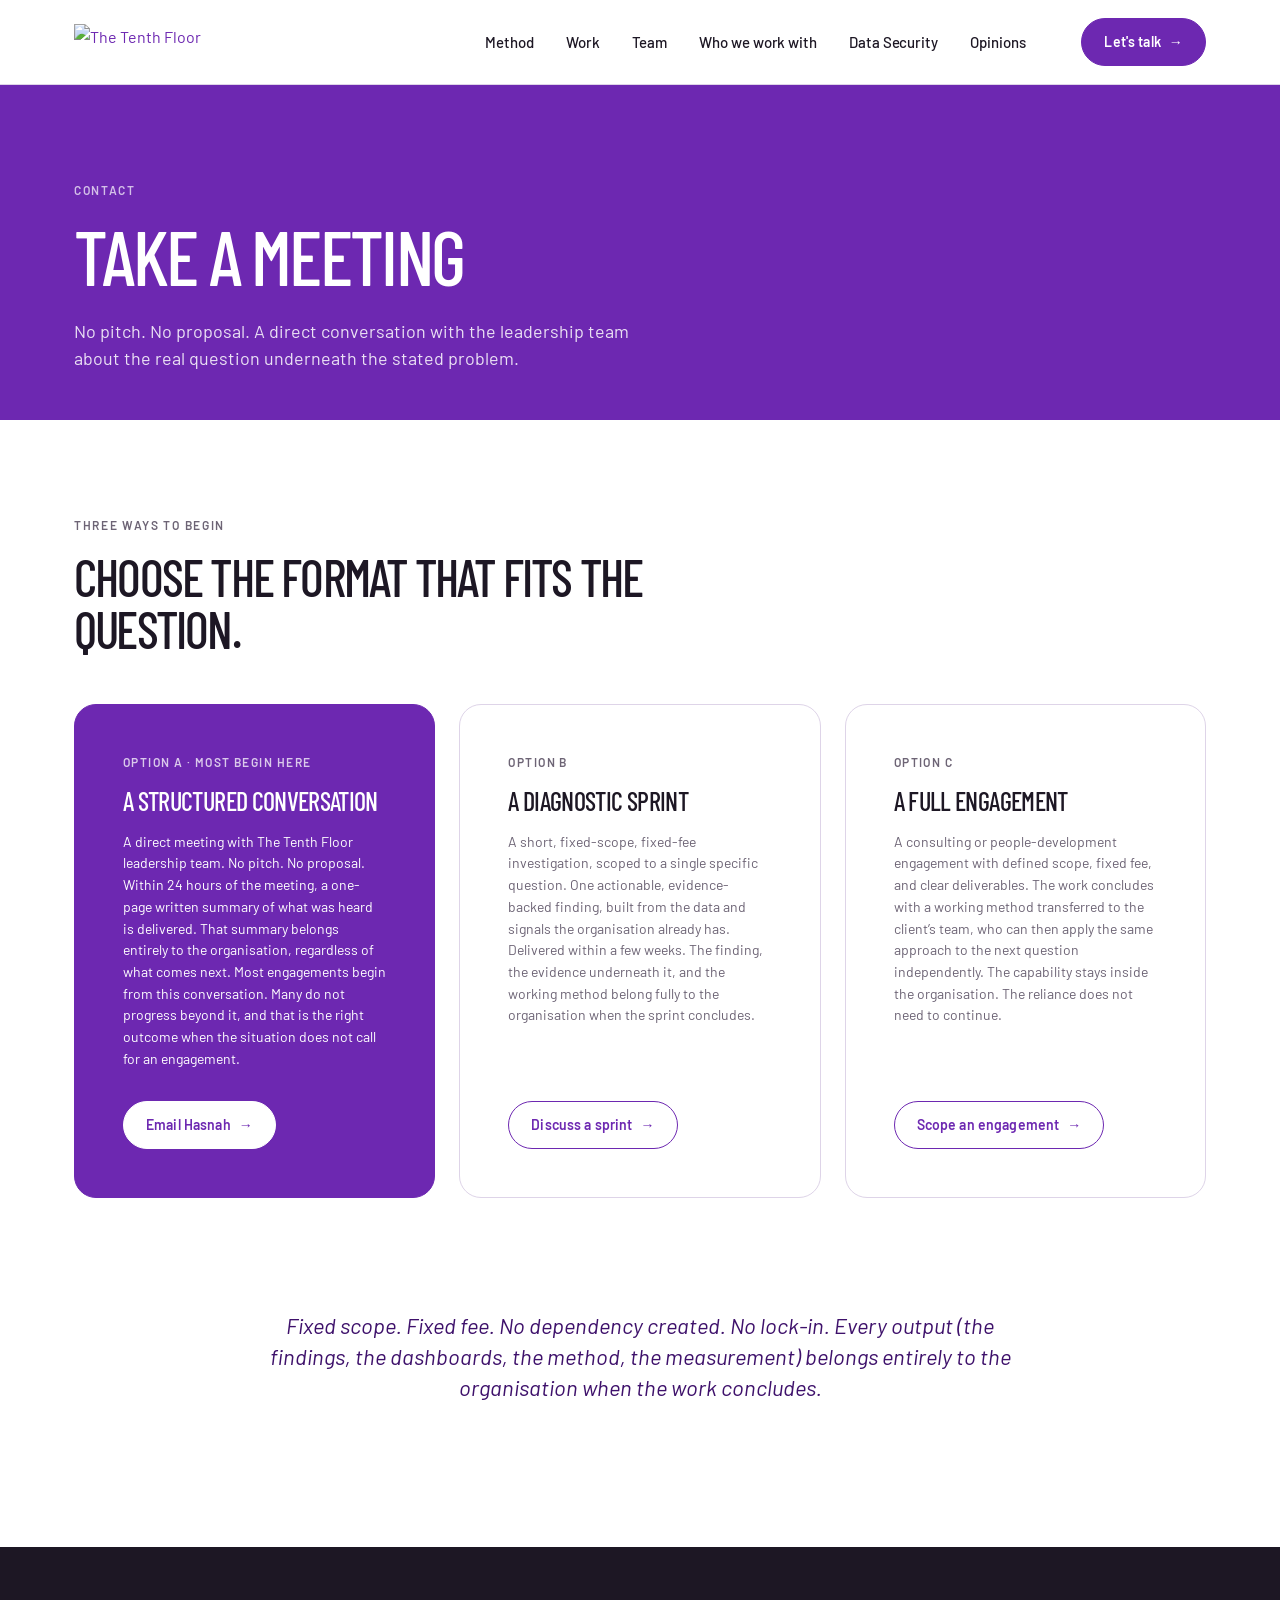
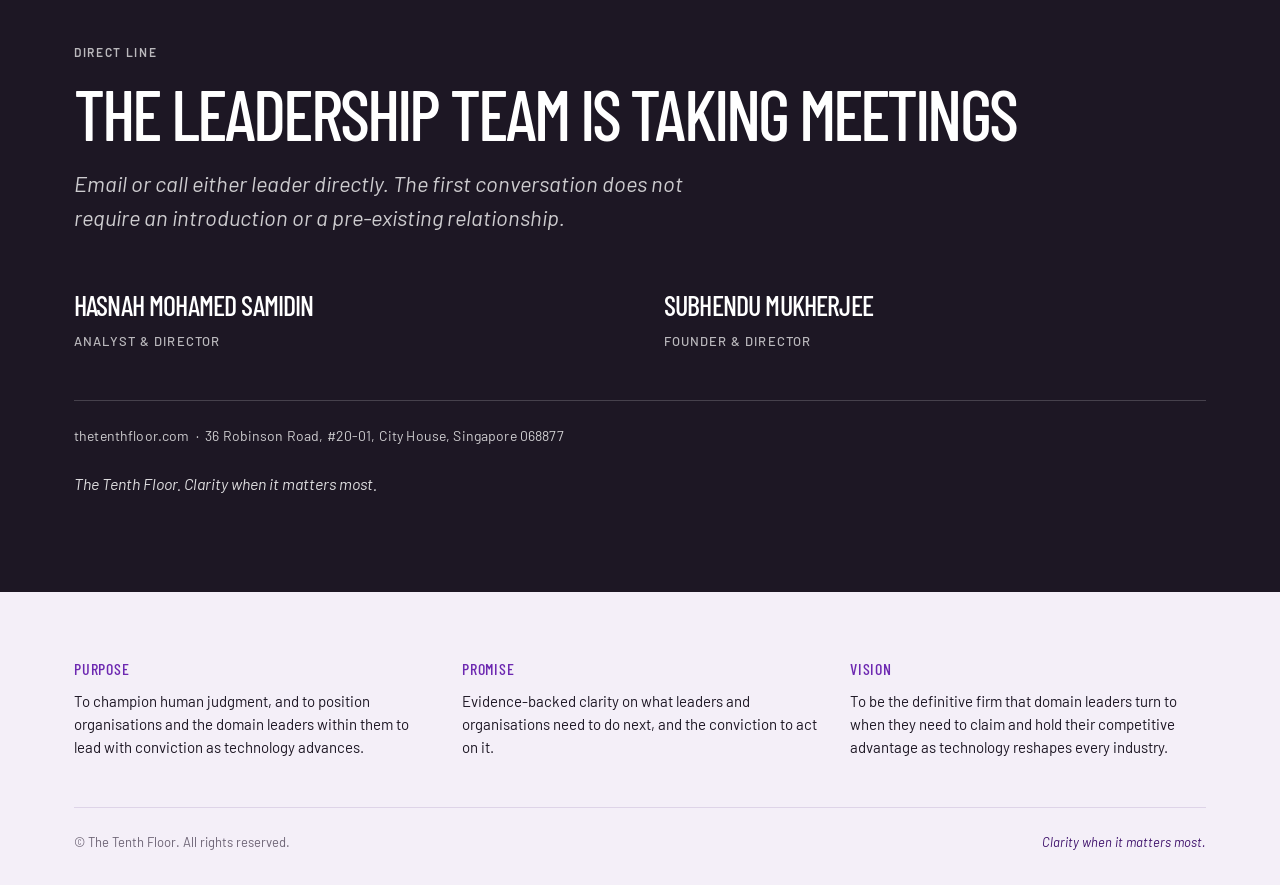
==== commit 6b5b7057: "Add Opinions page, site-wide nav update, and header edits - New Opinions essay page (Chappelle/AI pi" ====
--- a/contact/index.html
+++ b/contact/index.html
@@ -1749,7 +1749,7 @@
       <li><a href="../team/index.html">Team</a></li>
       <li><a href="../who-we-work-with/index.html">Who we work with</a></li>
       <li><a href="../data-security/index.html">Data Security</a></li>
-      <li><span style="color:var(--ttf-quiet);font-weight:500;font-size:15px;letter-spacing:-0.005em;opacity:0.5;cursor:default;user-select:none;">Opinions <span style="font-size:11px;font-weight:400;letter-spacing:0.01em;opacity:0.8;">(not yet)</span></span></li>
+      <li><a href="../opinions/index.html">Opinions</a></li>
     </ul>
     <a href="https://calendar.app.google/p3SDpqn5yT21yfkJ6" target="_blank" rel="noopener" class="btn btn--primary nav__cta is-active">Let&#39;s talk <span class="arrow">&rarr;</span></a>
   </div>
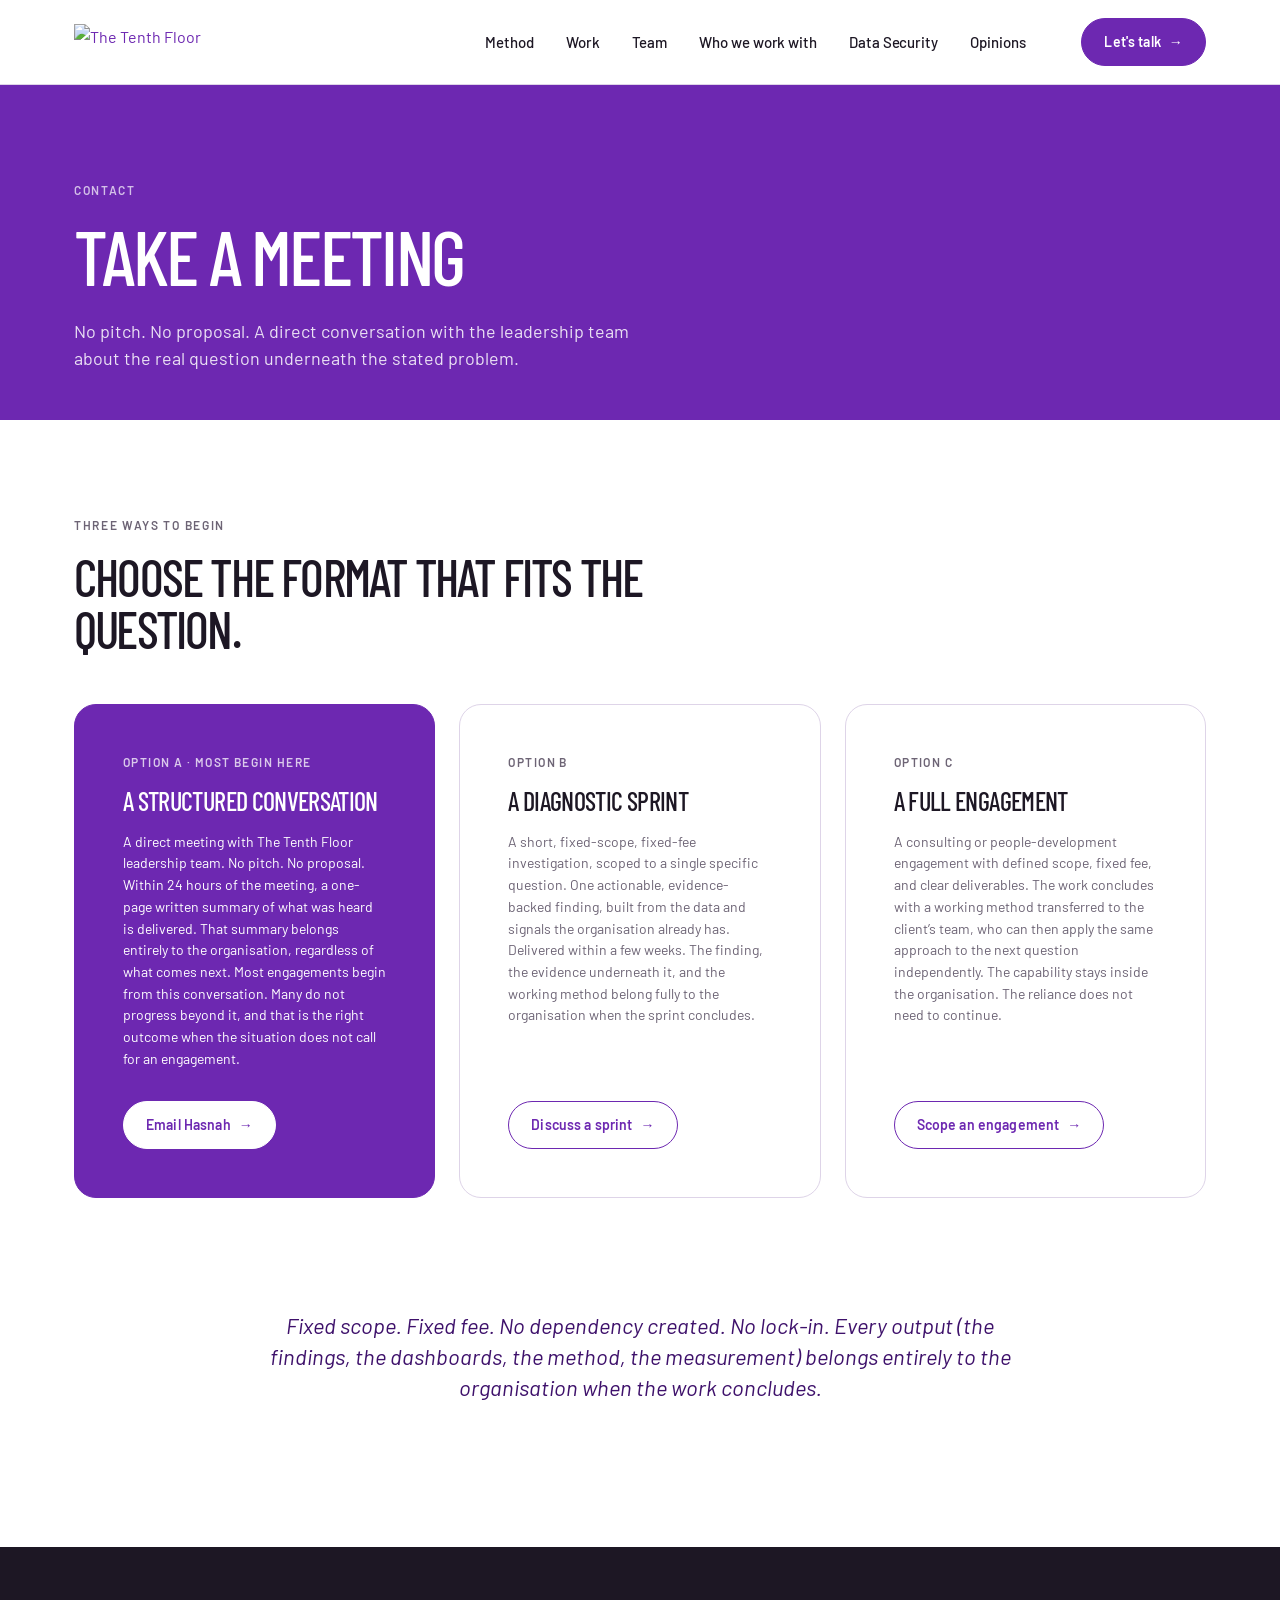
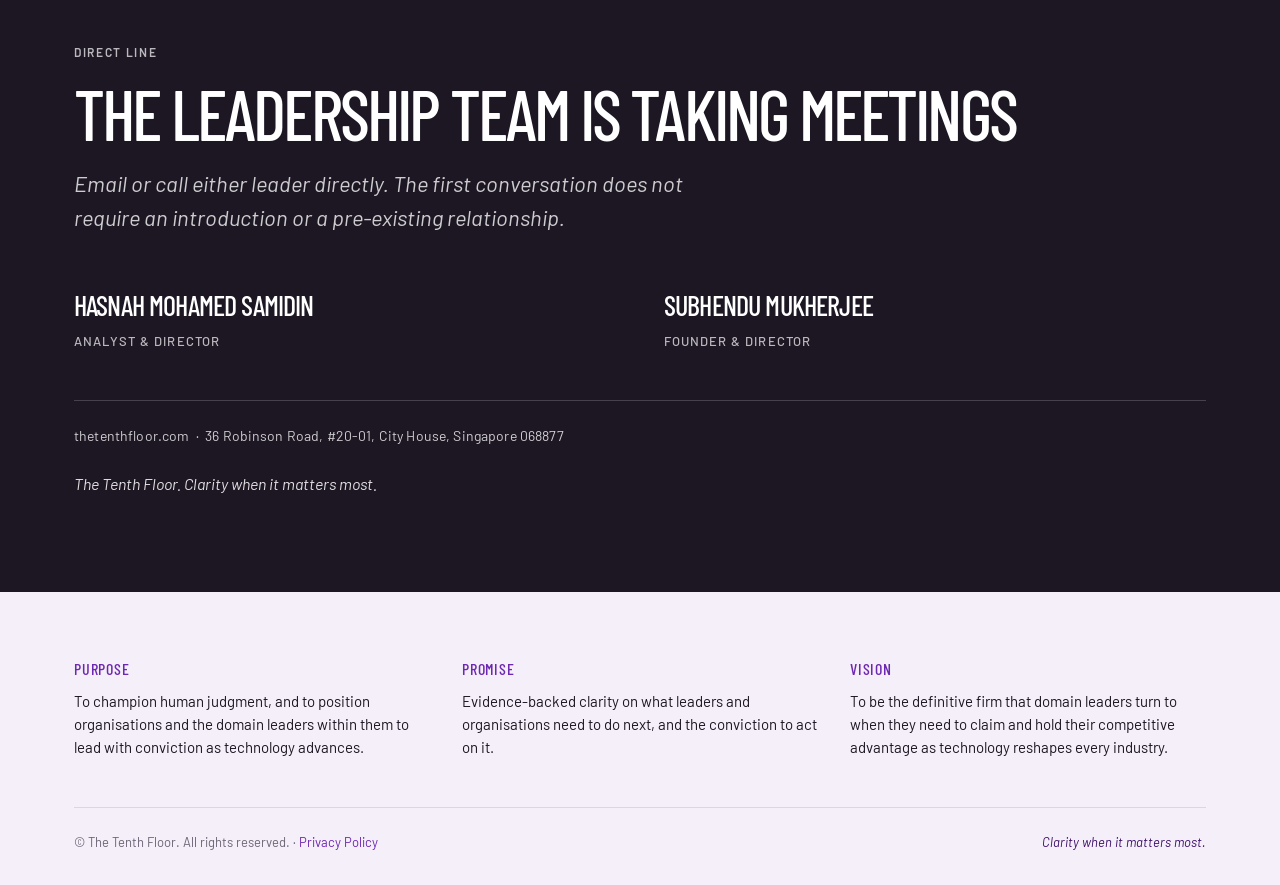
==== commit 2092053c: "Add privacy-policy page + old-URL redirects; link privacy in footer Prepares the repo to become the " ====
--- a/contact/index.html
+++ b/contact/index.html
@@ -3,1732 +3,12 @@
 <head>
   <meta charset="utf-8">
   <meta name="viewport" content="width=device-width, initial-scale=1">
-  <title>Contact — The Tenth Floor</title>
+  <title>Contact | The Tenth Floor</title>
   <meta name="description" content="Take a meeting. No pitch, no proposal. A direct conversation with the leadership team about the question underneath the problem.">
   <link rel="preconnect" href="https://fonts.googleapis.com">
   <link rel="preconnect" href="https://fonts.gstatic.com" crossorigin>
   <link href="https://fonts.googleapis.com/css2?family=Barlow:ital,wght@0,300;0,400;0,500;0,600;0,700;0,800;1,300;1,400;1,500;1,600&family=Barlow+Condensed:wght@400;500;600;700&family=Barlow+Semi+Condensed:wght@400;500;600&display=swap" rel="stylesheet">
-  <style>
-/* ============================================================
-   The Tenth Floor — Site Stylesheet
-   v1.0 — May 2026
-   Brand system locked from TTF_Design_Reference.html
-   ============================================================ */
-
-/* -- 1. Tokens ------------------------------------------------ */
-
-:root {
-  /* Primary spine */
-  --ttf-purple: #6D28B1;
-  --ttf-deep-purple: #3E116B;
-  --ttf-lavender: #E7DDF0;
-  --ttf-soft: #F4EFF8;
-
-  /* Surface and text */
-  --ttf-white: #FFFFFF;
-  --ttf-ink: #1D1724;
-  --ttf-quiet: #6D6475;
-  --ttf-line: #DED4E8;
-
-  /* Functional accents */
-  --ttf-red: #F04438;
-  --ttf-green: #2E7D32;
-  --ttf-blue: #3443E8;
-  --ttf-gold: #F7B731;
-
-  /* Type stack */
-  --display: "Barlow Condensed", "Helvetica Neue", Arial, sans-serif;
-  --ui: "Barlow", "Helvetica Neue", Arial, sans-serif;
-  --editorial: "Barlow", "Helvetica Neue", Arial, sans-serif;
-
-  /* Spacing scale (8px base) */
-  --s-1: 8px;
-  --s-2: 16px;
-  --s-3: 24px;
-  --s-4: 32px;
-  --s-5: 48px;
-  --s-6: 64px;
-  --s-7: 96px;
-  --s-8: 128px;
-
-  /* Layout */
-  --max-w: 1180px;
-  --gutter: 24px;
-
-  /* Shadows */
-  --shadow-card: 0 18px 45px rgba(45, 18, 72, 0.13);
-  --shadow-soft: 0 8px 24px rgba(45, 18, 72, 0.09);
-
-  /* Radii */
-  --r-lg: 22px;
-  --r-md: 14px;
-  --r-sm: 8px;
-}
-
-/* -- 2. Reset and base ---------------------------------------- */
-
-*,
-*::before,
-*::after {
-  box-sizing: border-box;
-  margin: 0;
-  padding: 0;
-}
-
-html {
-  scroll-behavior: smooth;
-  -webkit-text-size-adjust: 100%;
-}
-
-body {
-  font-family: var(--ui);
-  font-size: 16px;
-  line-height: 1.58;
-  color: var(--ttf-ink);
-  background: var(--ttf-white);
-  -webkit-font-smoothing: antialiased;
-  -moz-osx-font-smoothing: grayscale;
-}
-
-img {
-  max-width: 100%;
-  height: auto;
-  display: block;
-}
-
-a {
-  color: var(--ttf-purple);
-  text-decoration: none;
-  transition: color 160ms ease;
-}
-
-a:hover {
-  color: var(--ttf-deep-purple);
-}
-
-button {
-  cursor: pointer;
-  border: 0;
-  font-family: inherit;
-  font-size: inherit;
-}
-
-/* -- 3. Typography -------------------------------------------- */
-
-.display-xl,
-.display-lg,
-.display-md,
-.display-sm,
-h1,
-h2,
-h3 {
-  font-family: var(--display);
-  font-weight: 500;
-  text-transform: uppercase;
-  letter-spacing: -0.035em;
-  line-height: 1.02;
-  color: var(--ttf-ink);
-}
-
-.display-xl {
-  font-size: clamp(48px, 7vw, 96px);
-  letter-spacing: -0.045em;
-  line-height: 0.96;
-}
-
-.display-lg {
-  font-size: clamp(40px, 5.5vw, 72px);
-  letter-spacing: -0.04em;
-}
-
-.display-md {
-  font-size: clamp(32px, 4vw, 52px);
-  letter-spacing: -0.035em;
-}
-
-.display-sm {
-  font-size: clamp(22px, 2.4vw, 32px);
-  letter-spacing: -0.03em;
-}
-
-.editorial {
-  font-family: var(--editorial);
-  font-size: 18px;
-  line-height: 1.62;
-  color: var(--ttf-ink);
-  letter-spacing: 0.008em;
-  font-weight: 400;
-}
-
-.editorial p + p {
-  margin-top: 1.1em;
-}
-
-.deck {
-  font-family: var(--ui);
-  font-size: 21px;
-  line-height: 1.45;
-  font-weight: 500;
-  color: var(--ttf-deep-purple);
-  letter-spacing: 0em;
-  max-width: 760px;
-}
-
-.eyebrow {
-  font-family: var(--ui);
-  font-weight: 600;
-  font-size: 12px;
-  text-transform: uppercase;
-  letter-spacing: 0.14em;
-  color: var(--ttf-quiet);
-}
-
-.meta {
-  font-family: var(--ui);
-  font-size: 13px;
-  color: var(--ttf-quiet);
-  letter-spacing: 0.02em;
-}
-
-/* -- 4. Layout primitives ------------------------------------- */
-
-.wrap {
-  max-width: var(--max-w);
-  margin: 0 auto;
-  padding-left: var(--gutter);
-  padding-right: var(--gutter);
-}
-
-.section {
-  padding-top: var(--s-7);
-  padding-bottom: var(--s-7);
-}
-
-.section--tight {
-  padding-top: var(--s-6);
-  padding-bottom: var(--s-6);
-}
-
-.section--lavender {
-  background: var(--ttf-lavender);
-}
-
-.section--soft {
-  background: var(--ttf-soft);
-}
-
-.section--purple {
-  background: var(--ttf-purple);
-  color: var(--ttf-white);
-}
-
-.section--purple .display-xl,
-.section--purple .display-lg,
-.section--purple .display-md,
-.section--purple h1,
-.section--purple h2,
-.section--purple h3 {
-  color: var(--ttf-white);
-}
-
-.section--purple .deck {
-  color: rgba(255, 255, 255, 0.86);
-}
-
-.section--ink {
-  background: var(--ttf-ink);
-  color: var(--ttf-white);
-}
-
-.section--ink .display-xl,
-.section--ink .display-lg,
-.section--ink .display-md,
-.section--ink .display-sm,
-.section--ink h1,
-.section--ink h2,
-.section--ink h3 {
-  color: var(--ttf-white);
-}
-
-@media (max-width: 700px) {
-  .section { padding-top: var(--s-5); padding-bottom: var(--s-5); }
-  .section--tight { padding-top: var(--s-4); padding-bottom: var(--s-4); }
-}
-
-/* -- 5. Top nav ----------------------------------------------- */
-
-.nav {
-  position: sticky;
-  top: 0;
-  z-index: 50;
-  background: rgba(255, 255, 255, 0.95);
-  backdrop-filter: saturate(140%) blur(8px);
-  -webkit-backdrop-filter: saturate(140%) blur(8px);
-  border-bottom: 1px solid var(--ttf-line);
-}
-
-.nav__inner {
-  max-width: var(--max-w);
-  margin: 0 auto;
-  padding: 18px var(--gutter);
-  display: flex;
-  align-items: center;
-  gap: var(--s-4);
-}
-
-.nav__logo { display: inline-flex; align-items: center; }
-.nav__logo img { height: 36px; width: auto; }
-
-.nav__links {
-  display: flex;
-  gap: var(--s-4);
-  margin-left: auto;
-  list-style: none;
-}
-
-.nav__links a {
-  color: var(--ttf-ink);
-  font-weight: 500;
-  font-size: 15px;
-  letter-spacing: -0.005em;
-  position: relative;
-}
-
-.nav__links a:hover { color: var(--ttf-purple); }
-
-.nav__links a.is-active::after {
-  content: "";
-  position: absolute;
-  left: 0; right: 0;
-  bottom: -6px;
-  height: 2px;
-  background: var(--ttf-purple);
-}
-
-.nav__cta { margin-left: var(--s-3); }
-
-.nav__hamburger {
-  display: none;
-  background: transparent;
-  padding: 8px;
-  margin-left: auto;
-}
-
-.nav__hamburger span {
-  display: block;
-  width: 22px;
-  height: 2px;
-  background: var(--ttf-ink);
-  margin: 5px 0;
-  transition: transform 200ms ease, opacity 200ms ease;
-}
-
-@media (max-width: 900px) {
-  .nav__links {
-    display: none;
-    position: absolute;
-    top: 100%; left: 0; right: 0;
-    background: var(--ttf-white);
-    border-bottom: 1px solid var(--ttf-line);
-    flex-direction: column;
-    padding: var(--s-3) var(--gutter);
-    gap: var(--s-3);
-  }
-  .nav__links.is-open { display: flex; }
-  .nav__hamburger { display: block; margin-left: auto; }
-  .nav__cta { display: none; }
-  .nav__hamburger.is-open span:nth-child(1) { transform: translateY(7px) rotate(45deg); }
-  .nav__hamburger.is-open span:nth-child(2) { opacity: 0; }
-  .nav__hamburger.is-open span:nth-child(3) { transform: translateY(-7px) rotate(-45deg); }
-}
-
-/* -- 6. Buttons ----------------------------------------------- */
-
-.btn {
-  display: inline-flex;
-  align-items: center;
-  gap: 8px;
-  padding: 12px 22px;
-  font-family: var(--ui);
-  font-weight: 600;
-  font-size: 14px;
-  letter-spacing: 0.01em;
-  border-radius: 999px;
-  transition: background 160ms ease, color 160ms ease, transform 160ms ease;
-  border: 1.5px solid transparent;
-  white-space: nowrap;
-}
-
-.btn--primary {
-  background: var(--ttf-purple);
-  color: var(--ttf-white);
-  border-color: var(--ttf-purple);
-}
-
-.btn--primary:hover {
-  background: var(--ttf-deep-purple);
-  color: var(--ttf-white);
-  border-color: var(--ttf-deep-purple);
-  transform: translateY(-1px);
-}
-
-.btn--ghost {
-  background: transparent;
-  color: var(--ttf-purple);
-  border-color: var(--ttf-purple);
-}
-
-.btn--ghost:hover { background: var(--ttf-purple); color: var(--ttf-white); }
-
-.btn--white {
-  background: var(--ttf-white);
-  color: var(--ttf-purple);
-  border-color: var(--ttf-white);
-}
-
-.btn--white:hover { background: var(--ttf-soft); color: var(--ttf-deep-purple); }
-
-.btn--lg { padding: 16px 28px; font-size: 15px; }
-
-.btn .arrow { transition: transform 160ms ease; }
-.btn:hover .arrow { transform: translateX(3px); }
-
-/* -- 7. Hero -------------------------------------------------- */
-
-.hero {
-  background: var(--ttf-purple);
-  color: var(--ttf-white);
-  padding-top: var(--s-7);
-  padding-bottom: var(--s-7);
-  position: relative;
-  overflow: hidden;
-}
-
-.hero__inner {
-  max-width: var(--max-w);
-  margin: 0 auto;
-  padding-left: var(--gutter);
-  padding-right: var(--gutter);
-  position: relative;
-}
-
-.hero h1 { color: var(--ttf-white); max-width: 14ch; }
-
-.hero__deck {
-  margin-top: var(--s-3);
-  font-family: var(--ui);
-  font-size: clamp(18px, 1.6vw, 22px);
-  line-height: 1.5;
-  font-weight: 400;
-  color: rgba(255, 255, 255, 0.86);
-  max-width: 64ch;
-  letter-spacing: -0.005em;
-}
-
-.hero__cta {
-  margin-top: var(--s-5);
-  display: flex;
-  gap: var(--s-2);
-  flex-wrap: wrap;
-}
-
-.hero__mark {
-  position: absolute;
-  right: var(--gutter);
-  top: 50%;
-  transform: translateY(-50%);
-  height: 220px;
-  width: 220px;
-  opacity: 0.18;
-  pointer-events: none;
-}
-
-@media (max-width: 900px) {
-  .hero__mark { display: none; }
-}
-
-/* -- 8. Stat blocks ------------------------------------------- */
-
-.stat { display: flex; flex-direction: column; gap: 6px; }
-
-.stat__value {
-  font-family: var(--display);
-  font-weight: 500;
-  font-size: clamp(56px, 9vw, 116px);
-  line-height: 0.92;
-  letter-spacing: -0.045em;
-  color: var(--ttf-purple);
-}
-
-.section--purple .stat__value,
-.section--ink .stat__value { color: var(--ttf-white); }
-
-.stat__label {
-  font-family: var(--ui);
-  font-weight: 500;
-  font-size: 14px;
-  text-transform: uppercase;
-  letter-spacing: 0.1em;
-  color: var(--ttf-quiet);
-  max-width: 36ch;
-  line-height: 1.4;
-}
-
-.section--purple .stat__label,
-.section--ink .stat__label { color: rgba(255, 255, 255, 0.78); }
-
-.stat-grid {
-  display: grid;
-  grid-template-columns: 1fr 1fr;
-  gap: var(--s-5);
-  margin-top: var(--s-5);
-}
-
-@media (max-width: 700px) {
-  .stat-grid { grid-template-columns: 1fr; gap: var(--s-4); }
-}
-
-/* -- 9. Editorial blocks -------------------------------------- */
-
-.lede { max-width: 720px; }
-
-.eyebrow + .display-lg,
-.eyebrow + .display-md,
-.eyebrow + h2 { margin-top: var(--s-2); }
-
-.display-xl + .deck,
-.display-lg + .deck,
-.display-md + .deck,
-h1 + .deck,
-h2 + .deck { margin-top: var(--s-3); }
-
-.deck + .editorial,
-.display-xl + .editorial,
-.display-lg + .editorial,
-.display-md + .editorial,
-h1 + .editorial,
-h2 + .editorial { margin-top: var(--s-4); }
-
-.editorial--two-col { column-count: 2; column-gap: var(--s-5); }
-
-@media (max-width: 900px) {
-  .editorial--two-col { column-count: 1; }
-}
-
-/* -- 10. Featured beat (provenance) --------------------------- */
-
-.beat {
-  background: var(--ttf-soft);
-  padding-top: var(--s-7);
-  padding-bottom: var(--s-7);
-}
-
-.beat__inner {
-  max-width: var(--max-w);
-  margin: 0 auto;
-  padding-left: var(--gutter);
-  padding-right: var(--gutter);
-  display: grid;
-  grid-template-columns: 1.4fr 1fr;
-  gap: var(--s-6);
-  align-items: start;
-}
-
-.beat__head .display-lg { max-width: 16ch; }
-
-.beat__head .deck {
-  margin-top: var(--s-3);
-  font-family: var(--editorial);
-  font-style: italic;
-  font-weight: 400;
-  font-size: 22px;
-  color: var(--ttf-ink);
-  max-width: 38ch;
-}
-
-.beat__body .editorial { font-size: 18px; }
-
-.beat__stat {
-  margin-top: var(--s-5);
-  padding-top: var(--s-4);
-  border-top: 1px solid var(--ttf-line);
-}
-
-@media (max-width: 900px) {
-  .beat__inner { grid-template-columns: 1fr; gap: var(--s-4); }
-}
-
-/* -- 11. Method cards (5 principles) -------------------------- */
-
-.principles {
-  display: grid;
-  grid-template-columns: repeat(auto-fit, minmax(280px, 1fr));
-  gap: var(--s-3);
-  margin-top: var(--s-5);
-}
-
-.principle {
-  background: var(--ttf-white);
-  border: 1px solid var(--ttf-line);
-  border-radius: var(--r-md);
-  padding: var(--s-4);
-  display: flex;
-  flex-direction: column;
-  gap: var(--s-2);
-  transition: transform 200ms ease, box-shadow 200ms ease, border-color 200ms ease;
-}
-
-.principle:hover {
-  transform: translateY(-2px);
-  box-shadow: var(--shadow-soft);
-  border-color: var(--ttf-purple);
-}
-
-.principle__num {
-  font-family: var(--display);
-  font-weight: 500;
-  font-size: 32px;
-  letter-spacing: -0.04em;
-  color: var(--ttf-purple);
-  line-height: 1;
-}
-
-.principle__title {
-  font-family: var(--ui);
-  font-weight: 700;
-  font-size: 17px;
-  letter-spacing: -0.01em;
-  color: var(--ttf-ink);
-}
-
-.principle__body {
-  font-family: var(--ui);
-  font-size: 14px;
-  line-height: 1.55;
-  color: var(--ttf-quiet);
-}
-
-/* -- 12. Case cards ------------------------------------------- */
-
-.cases {
-  display: grid;
-  grid-template-columns: repeat(3, 1fr);
-  gap: var(--s-3);
-  margin-top: var(--s-5);
-}
-
-@media (max-width: 900px) { .cases { grid-template-columns: 1fr 1fr; } }
-@media (max-width: 600px) { .cases { grid-template-columns: 1fr; } }
-
-.case-card {
-  background: var(--ttf-white);
-  border: 1px solid var(--ttf-line);
-  border-radius: var(--r-md);
-  padding: var(--s-4);
-  display: flex;
-  flex-direction: column;
-  gap: var(--s-2);
-  transition: transform 200ms ease, box-shadow 200ms ease;
-  text-decoration: none;
-  color: inherit;
-}
-
-.case-card:hover {
-  transform: translateY(-3px);
-  box-shadow: var(--shadow-card);
-}
-
-.case-card__logo {
-  height: 40px;
-  display: flex;
-  align-items: center;
-  margin-bottom: var(--s-2);
-}
-
-.case-card__logo img { max-height: 40px; width: auto; }
-.case-card__logo--asbl img { mix-blend-mode: multiply; }
-
-.case-card__meta {
-  font-family: var(--ui);
-  font-size: 12px;
-  font-weight: 600;
-  letter-spacing: 0.1em;
-  text-transform: uppercase;
-  color: var(--ttf-quiet);
-}
-
-.case-card__title {
-  font-family: var(--display);
-  font-weight: 500;
-  font-size: 22px;
-  letter-spacing: -0.025em;
-  text-transform: uppercase;
-  color: var(--ttf-ink);
-  line-height: 1.1;
-}
-
-.case-card__outcome {
-  font-family: var(--ui);
-  font-size: 14px;
-  line-height: 1.5;
-  color: var(--ttf-quiet);
-  margin-top: auto;
-}
-
-.case-card__outcome strong { color: var(--ttf-purple); font-weight: 700; }
-
-/* Case-full layout for /work page */
-.case-full {
-  border-top: 1px solid var(--ttf-line);
-  padding-top: var(--s-5);
-  padding-bottom: var(--s-5);
-  display: grid;
-  grid-template-columns: 220px 1fr;
-  gap: var(--s-5);
-}
-
-.case-full__sidebar .case-card__logo { height: 56px; margin-bottom: var(--s-2); }
-.case-full__sidebar .case-card__logo img { max-height: 56px; }
-
-.case-full__body p {
-  margin-top: 1em;
-  font-family: var(--editorial);
-  font-size: 18px;
-  line-height: 1.6;
-}
-
-.case-full__body p:first-child { margin-top: 0; }
-
-.case-full__pattern {
-  margin-top: var(--s-3);
-  padding: var(--s-3);
-  background: var(--ttf-soft);
-  border-left: 3px solid var(--ttf-purple);
-  border-radius: var(--r-sm);
-  font-family: var(--editorial);
-  font-style: italic;
-  font-size: 16px;
-  color: var(--ttf-deep-purple);
-}
-
-@media (max-width: 800px) {
-  .case-full { grid-template-columns: 1fr; gap: var(--s-3); }
-}
-
-/* Filters bar */
-.filters {
-  display: flex;
-  flex-wrap: wrap;
-  gap: var(--s-1);
-  margin-top: var(--s-4);
-  margin-bottom: var(--s-5);
-}
-
-.filter-chip {
-  padding: 8px 16px;
-  border-radius: 999px;
-  background: var(--ttf-white);
-  border: 1px solid var(--ttf-line);
-  font-family: var(--ui);
-  font-size: 13px;
-  font-weight: 500;
-  color: var(--ttf-quiet);
-  cursor: pointer;
-  transition: all 160ms ease;
-}
-
-.filter-chip:hover { border-color: var(--ttf-purple); color: var(--ttf-purple); }
-
-.filter-chip.is-active {
-  background: var(--ttf-purple);
-  color: var(--ttf-white);
-  border-color: var(--ttf-purple);
-}
-
-.filter-group { margin-top: var(--s-3); }
-
-.filter-group__label {
-  font-family: var(--ui);
-  font-weight: 600;
-  font-size: 12px;
-  text-transform: uppercase;
-  letter-spacing: 0.12em;
-  color: var(--ttf-quiet);
-  margin-bottom: var(--s-1);
-}
-
-/* -- 13. Client strip ----------------------------------------- */
-
-.strip {
-  background: var(--ttf-lavender);
-  padding: var(--s-5) 0;
-}
-
-.strip__inner {
-  max-width: 1400px;
-  margin: 0 auto;
-  padding: 0 var(--gutter);
-}
-
-.strip__label { text-align: center; margin-bottom: var(--s-4); }
-
-.strip__grid {
-  display: grid;
-  grid-template-columns: repeat(5, 1fr);
-  gap: var(--s-4);
-  align-items: center;
-  justify-items: center;
-}
-
-.strip__grid img {
-  max-height: 38px;
-  max-width: 130px;
-  width: auto;
-  object-fit: contain;
-}
-
-.strip__grid img.is-asbl { mix-blend-mode: multiply; }
-
-@media (max-width: 900px) {
-  .strip__grid { grid-template-columns: repeat(3, 1fr); gap: var(--s-3); }
-}
-
-@media (max-width: 500px) {
-  .strip__grid { grid-template-columns: repeat(2, 1fr); }
-}
-
-/* -- 14. Persona teasers -------------------------------------- */
-
-.personas {
-  display: grid;
-  grid-template-columns: repeat(auto-fit, minmax(220px, 1fr));
-  gap: var(--s-2);
-  margin-top: var(--s-5);
-}
-
-.persona {
-  background: var(--ttf-white);
-  border: 1px solid var(--ttf-line);
-  border-radius: var(--r-md);
-  padding: var(--s-3);
-}
-
-.persona__num {
-  font-family: var(--display);
-  font-weight: 500;
-  font-size: 14px;
-  letter-spacing: 0.08em;
-  color: var(--ttf-purple);
-}
-
-.persona__name {
-  font-family: var(--display);
-  font-weight: 500;
-  font-size: 22px;
-  letter-spacing: -0.03em;
-  text-transform: uppercase;
-  color: var(--ttf-ink);
-  margin-top: 6px;
-  line-height: 1.05;
-}
-
-.persona__body {
-  font-family: var(--ui);
-  font-size: 14px;
-  line-height: 1.5;
-  color: var(--ttf-quiet);
-  margin-top: var(--s-2);
-}
-
-.persona-full {
-  border-top: 1px solid var(--ttf-line);
-  padding: var(--s-5) 0;
-  display: grid;
-  grid-template-columns: 240px 1fr;
-  gap: var(--s-5);
-}
-
-.persona-full__name {
-  font-family: var(--display);
-  font-weight: 500;
-  font-size: clamp(28px, 3vw, 40px);
-  letter-spacing: -0.03em;
-  text-transform: uppercase;
-  color: var(--ttf-purple);
-  line-height: 1.05;
-}
-
-.persona-full__num {
-  font-family: var(--ui);
-  font-weight: 600;
-  font-size: 12px;
-  letter-spacing: 0.12em;
-  color: var(--ttf-quiet);
-  margin-bottom: var(--s-1);
-}
-
-.persona-full__body p {
-  font-family: var(--editorial);
-  font-size: 18px;
-  line-height: 1.6;
-}
-
-.persona-full__body p + p { margin-top: 1em; }
-
-@media (max-width: 800px) {
-  .persona-full { grid-template-columns: 1fr; gap: var(--s-3); }
-}
-
-/* -- 15. Leader cards (team) ---------------------------------- */
-
-.leaders {
-  display: grid;
-  grid-template-columns: 1fr 1fr;
-  gap: var(--s-5);
-  margin-top: var(--s-5);
-}
-
-.leader-card {
-  background: var(--ttf-soft);
-  border-radius: var(--r-lg);
-  padding: var(--s-5);
-  display: flex;
-  flex-direction: column;
-  gap: var(--s-3);
-}
-
-.leader-card__name {
-  font-family: var(--display);
-  font-weight: 500;
-  font-size: clamp(28px, 3.4vw, 40px);
-  text-transform: uppercase;
-  letter-spacing: -0.03em;
-  color: var(--ttf-purple);
-  line-height: 1.05;
-}
-
-.leader-card__role {
-  font-family: var(--ui);
-  font-weight: 600;
-  font-size: 13px;
-  letter-spacing: 0.08em;
-  text-transform: uppercase;
-  color: var(--ttf-quiet);
-  margin-top: -4px;
-}
-
-.leader-card__bio {
-  font-family: var(--editorial);
-  font-size: 17px;
-  line-height: 1.6;
-  color: var(--ttf-ink);
-}
-
-.leader-card__bio + .leader-card__bio { margin-top: var(--s-2); }
-
-.leader-card__credentials {
-  display: flex;
-  flex-wrap: wrap;
-  gap: 6px;
-  margin-top: var(--s-2);
-}
-
-.credential {
-  padding: 4px 10px;
-  background: var(--ttf-white);
-  border: 1px solid var(--ttf-line);
-  border-radius: 999px;
-  font-family: var(--ui);
-  font-size: 12px;
-  font-weight: 500;
-  color: var(--ttf-deep-purple);
-  letter-spacing: 0.01em;
-}
-
-.leader-card__contact {
-  margin-top: var(--s-3);
-  padding-top: var(--s-3);
-  border-top: 1px solid var(--ttf-line);
-  display: flex;
-  flex-direction: column;
-  gap: 6px;
-  font-family: var(--ui);
-  font-size: 14px;
-}
-
-.leader-card__contact a { color: var(--ttf-purple); font-weight: 500; }
-
-@media (max-width: 800px) {
-  .leaders { grid-template-columns: 1fr; }
-}
-
-/* -- 16. Three entry options ---------------------------------- */
-
-.options {
-  display: grid;
-  grid-template-columns: repeat(3, 1fr);
-  gap: var(--s-3);
-  margin-top: var(--s-5);
-}
-
-.option {
-  background: var(--ttf-white);
-  border: 1px solid var(--ttf-line);
-  border-radius: var(--r-lg);
-  padding: var(--s-5);
-  display: flex;
-  flex-direction: column;
-  gap: var(--s-2);
-}
-
-.option--featured {
-  background: var(--ttf-purple);
-  color: var(--ttf-white);
-  border-color: var(--ttf-purple);
-}
-
-.option--featured .option__title,
-.option--featured .option__body { color: var(--ttf-white); }
-
-.option--featured .option__label { color: rgba(255, 255, 255, 0.75); }
-
-.option__label {
-  font-family: var(--ui);
-  font-weight: 600;
-  font-size: 12px;
-  letter-spacing: 0.12em;
-  text-transform: uppercase;
-  color: var(--ttf-quiet);
-}
-
-.option__title {
-  font-family: var(--display);
-  font-weight: 500;
-  font-size: 26px;
-  letter-spacing: -0.025em;
-  text-transform: uppercase;
-  color: var(--ttf-ink);
-  line-height: 1.05;
-}
-
-.option__body {
-  font-family: var(--ui);
-  font-size: 14px;
-  line-height: 1.55;
-  color: var(--ttf-quiet);
-  flex: 1;
-}
-
-.option__cta { margin-top: var(--s-2); }
-
-@media (max-width: 900px) {
-  .options { grid-template-columns: 1fr; }
-}
-
-/* -- 17. Contact block ---------------------------------------- */
-
-.contact-block {
-  background: var(--ttf-ink);
-  color: var(--ttf-white);
-  padding: var(--s-7) 0;
-}
-
-.contact-block__inner {
-  max-width: var(--max-w);
-  margin: 0 auto;
-  padding: 0 var(--gutter);
-}
-
-.contact-block .display-lg { color: var(--ttf-white); }
-
-.contact-block__deck {
-  margin-top: var(--s-2);
-  font-family: var(--editorial);
-  font-style: italic;
-  font-size: 22px;
-  color: rgba(255, 255, 255, 0.78);
-  max-width: 56ch;
-}
-
-.contact-grid {
-  margin-top: var(--s-5);
-  display: grid;
-  grid-template-columns: 1fr 1fr;
-  gap: var(--s-5);
-}
-
-.contact-card__name {
-  font-family: var(--display);
-  font-weight: 500;
-  font-size: 28px;
-  letter-spacing: -0.03em;
-  text-transform: uppercase;
-  color: var(--ttf-white);
-}
-
-.contact-card__role {
-  font-family: var(--ui);
-  font-weight: 500;
-  font-size: 13px;
-  letter-spacing: 0.08em;
-  text-transform: uppercase;
-  color: rgba(255, 255, 255, 0.7);
-  margin-top: 4px;
-}
-
-.contact-card__lines {
-  margin-top: var(--s-2);
-  display: flex;
-  flex-direction: column;
-  gap: 6px;
-  font-family: var(--ui);
-  font-size: 15px;
-}
-
-.contact-card__lines a {
-  color: var(--ttf-white);
-  text-decoration: underline;
-  text-underline-offset: 3px;
-  text-decoration-color: rgba(255, 255, 255, 0.4);
-}
-
-.contact-card__lines a:hover {
-  color: var(--ttf-lavender);
-  text-decoration-color: var(--ttf-lavender);
-}
-
-.contact-block__address {
-  margin-top: var(--s-5);
-  padding-top: var(--s-3);
-  border-top: 1px solid rgba(255, 255, 255, 0.18);
-  font-family: var(--ui);
-  font-size: 14px;
-  color: rgba(255, 255, 255, 0.78);
-  letter-spacing: 0.01em;
-}
-
-.contact-block__sign-off {
-  margin-top: var(--s-3);
-  font-family: var(--editorial);
-  font-style: italic;
-  color: rgba(255, 255, 255, 0.86);
-}
-
-@media (max-width: 700px) {
-  .contact-grid { grid-template-columns: 1fr; gap: var(--s-4); }
-}
-
-/* -- 18. Footer ----------------------------------------------- */
-
-.footer {
-  background: var(--ttf-soft);
-  padding: var(--s-6) 0 var(--s-4);
-}
-
-.footer__inner {
-  max-width: var(--max-w);
-  margin: 0 auto;
-  padding: 0 var(--gutter);
-}
-
-.footer__pvm {
-  display: grid;
-  grid-template-columns: repeat(3, 1fr);
-  gap: var(--s-4);
-  margin-bottom: var(--s-5);
-}
-
-.footer__block-label {
-  font-family: var(--display);
-  font-weight: 500;
-  font-size: 16px;
-  letter-spacing: 0.05em;
-  text-transform: uppercase;
-  color: var(--ttf-purple);
-  margin-bottom: var(--s-1);
-}
-
-.footer__block-body {
-  font-family: var(--editorial);
-  font-size: 15px;
-  line-height: 1.55;
-  color: var(--ttf-ink);
-}
-
-.footer__bottom {
-  border-top: 1px solid var(--ttf-line);
-  padding-top: var(--s-3);
-  display: flex;
-  align-items: center;
-  justify-content: space-between;
-  flex-wrap: wrap;
-  gap: var(--s-2);
-  font-family: var(--ui);
-  font-size: 13px;
-  color: var(--ttf-quiet);
-}
-
-.footer__sign-off {
-  font-family: var(--editorial);
-  font-style: italic;
-  color: var(--ttf-deep-purple);
-}
-
-@media (max-width: 800px) {
-  .footer__pvm { grid-template-columns: 1fr; gap: var(--s-3); }
-}
-
-/* -- 19. Section bridge --------------------------------------- */
-
-.bridge {
-  text-align: center;
-  padding: var(--s-5) var(--gutter);
-  font-family: var(--editorial);
-  font-style: italic;
-  font-size: 22px;
-  line-height: 1.4;
-  color: var(--ttf-deep-purple);
-  max-width: 820px;
-  margin: 0 auto;
-}
-
-.bridge--strong {
-  font-family: var(--display);
-  font-weight: 500;
-  font-size: clamp(24px, 3vw, 36px);
-  letter-spacing: -0.02em;
-  text-transform: uppercase;
-  font-style: normal;
-  color: var(--ttf-purple);
-}
-
-/* -- 20. Testimonials ----------------------------------------- */
-
-.testimonials {
-  display: grid;
-  grid-template-columns: repeat(3, 1fr);
-  gap: var(--s-3);
-  margin-top: var(--s-5);
-}
-
-.testimonial {
-  background: var(--ttf-white);
-  border: 1px solid var(--ttf-line);
-  border-radius: var(--r-md);
-  padding: var(--s-4);
-}
-
-.testimonial__quote {
-  font-family: var(--editorial);
-  font-style: italic;
-  font-size: 16px;
-  line-height: 1.55;
-  color: var(--ttf-ink);
-}
-
-.testimonial__attr {
-  margin-top: var(--s-2);
-  font-family: var(--ui);
-  font-size: 13px;
-  font-weight: 500;
-  color: var(--ttf-purple);
-}
-
-.testimonial__role {
-  font-family: var(--ui);
-  font-size: 12px;
-  color: var(--ttf-quiet);
-  margin-top: 2px;
-}
-
-@media (max-width: 800px) {
-  .testimonials { grid-template-columns: 1fr; }
-}
-
-/* -- 21. Method page ------------------------------------------ */
-
-.method-block {
-  border-top: 1px solid var(--ttf-line);
-  padding-top: var(--s-5);
-  margin-top: var(--s-5);
-}
-
-.method-block__title {
-  font-family: var(--display);
-  font-weight: 500;
-  font-size: clamp(28px, 3vw, 40px);
-  letter-spacing: -0.03em;
-  text-transform: uppercase;
-  color: var(--ttf-purple);
-}
-
-.method-block__body {
-  margin-top: var(--s-3);
-  font-family: var(--editorial);
-  font-size: 18px;
-  line-height: 1.6;
-  max-width: 720px;
-}
-
-.method-block__body p + p { margin-top: 1em; }
-
-.security-list {
-  list-style: none;
-  margin-top: var(--s-3);
-  display: flex;
-  flex-direction: column;
-  gap: var(--s-2);
-}
-
-.security-list li {
-  position: relative;
-  padding-left: 28px;
-  font-family: var(--editorial);
-  font-size: 17px;
-  line-height: 1.5;
-}
-
-.security-list li::before {
-  content: "";
-  position: absolute;
-  left: 0;
-  top: 11px;
-  width: 8px;
-  height: 8px;
-  border-radius: 50%;
-  background: var(--ttf-purple);
-}
-
-.fuski-block {
-  background: var(--ttf-ink);
-  color: var(--ttf-white);
-  border-radius: var(--r-lg);
-  padding: var(--s-5);
-  margin-top: var(--s-5);
-  display: grid;
-  grid-template-columns: 1fr 2fr;
-  gap: var(--s-5);
-  align-items: center;
-}
-
-.fuski-block__logo img {
-  max-height: 64px;
-  width: auto;
-  filter: invert(1) brightness(2);
-}
-
-.fuski-block__body {
-  font-family: var(--editorial);
-  font-size: 17px;
-  line-height: 1.55;
-  font-weight: 400;
-}
-
-.fuski-block__body a { color: var(--ttf-lavender); text-decoration: underline; }
-
-@media (max-width: 700px) {
-  .fuski-block { grid-template-columns: 1fr; gap: var(--s-3); }
-}
-
-/* -- 22. Reveal on scroll ------------------------------------- */
-
-.reveal {
-  opacity: 0;
-  transform: translateY(16px);
-  transition: opacity 600ms ease, transform 600ms ease;
-}
-
-.reveal.is-visible { opacity: 1; transform: translateY(0); }
-
-@media (prefers-reduced-motion: reduce) {
-  .reveal { opacity: 1; transform: none; transition: none; }
-  html { scroll-behavior: auto; }
-}
-
-/* -- 23. Page header (sub-pages) ------------------------------ */
-
-.page-head {
-  background: var(--ttf-purple);
-  color: var(--ttf-white);
-  padding: var(--s-7) 0 var(--s-5);
-}
-
-.page-head__inner {
-  max-width: var(--max-w);
-  margin: 0 auto;
-  padding: 0 var(--gutter);
-}
-
-.page-head h1 {
-  color: var(--ttf-white);
-  max-width: 18ch;
-  font-size: clamp(40px, 6vw, 80px);
-}
-
-.page-head__deck {
-  margin-top: var(--s-3);
-  font-family: var(--ui);
-  font-size: clamp(16px, 1.4vw, 20px);
-  line-height: 1.5;
-  color: rgba(255, 255, 255, 0.86);
-  max-width: 60ch;
-}
-
-.page-head__crumb {
-  font-family: var(--ui);
-  font-size: 12px;
-  font-weight: 600;
-  letter-spacing: 0.14em;
-  text-transform: uppercase;
-  color: rgba(255, 255, 255, 0.7);
-  margin-bottom: var(--s-2);
-}
-
-/* -- 24. Placeholder note ------------------------------------- */
-
-.placeholder-note {
-  display: inline-block;
-  padding: 6px 12px;
-  background: var(--ttf-lavender);
-  color: var(--ttf-deep-purple);
-  border-radius: var(--r-sm);
-  font-family: var(--ui);
-  font-size: 12px;
-  font-weight: 500;
-  letter-spacing: 0.01em;
-}
-
-/* -- 25. Feature row ------------------------------------------ */
-
-.feature-row {
-  display: grid;
-  grid-template-columns: 1.2fr 1fr;
-  gap: var(--s-6);
-  align-items: center;
-}
-
-@media (max-width: 900px) {
-  .feature-row { grid-template-columns: 1fr; gap: var(--s-4); }
-}
-
-/* -- 26. Skip link (a11y) ------------------------------------- */
-
-.skip-link {
-  position: absolute;
-  left: -9999px;
-  top: 0;
-  background: var(--ttf-ink);
-  color: var(--ttf-white);
-  padding: 12px 18px;
-  z-index: 100;
-  font-family: var(--ui);
-  font-size: 14px;
-}
-
-.skip-link:focus { left: 12px; top: 12px; }
-
-/* -- 27. Utilities -------------------------------------------- */
-
-.t-center { text-align: center; }
-.mt-1 { margin-top: var(--s-1); }
-.mt-2 { margin-top: var(--s-2); }
-.mt-3 { margin-top: var(--s-3); }
-.mt-4 { margin-top: var(--s-4); }
-.mt-5 { margin-top: var(--s-5); }
-.mt-6 { margin-top: var(--s-6); }
-.purple { color: var(--ttf-purple); }
-.deep-purple { color: var(--ttf-deep-purple); }
-.quiet { color: var(--ttf-quiet); }
-
-/* -- 28. Photo placeholders ----------------------------------- */
-
-.photo-placeholder {
-  width: 100%;
-  aspect-ratio: 1 / 1;
-  max-width: 280px;
-  background: linear-gradient(135deg, var(--ttf-deep-purple) 0%, var(--ttf-purple) 100%);
-  border-radius: var(--r-lg);
-  display: flex;
-  flex-direction: column;
-  align-items: center;
-  justify-content: center;
-  gap: var(--s-2);
-  position: relative;
-  overflow: hidden;
-}
-
-.photo-placeholder::before {
-  content: "";
-  position: absolute;
-  inset: 0;
-  background: repeating-linear-gradient(
-    45deg,
-    transparent,
-    transparent 12px,
-    rgba(255,255,255,0.04) 12px,
-    rgba(255,255,255,0.04) 13px
-  );
-}
-
-.photo-placeholder__initials {
-  font-family: var(--display);
-  font-weight: 500;
-  font-size: 56px;
-  letter-spacing: -0.02em;
-  color: rgba(255,255,255,0.9);
-  line-height: 1;
-  position: relative;
-  z-index: 1;
-}
-
-.photo-placeholder__label {
-  font-family: var(--ui);
-  font-size: 11px;
-  font-weight: 600;
-  letter-spacing: 0.1em;
-  text-transform: uppercase;
-  color: rgba(255,255,255,0.55);
-  text-align: center;
-  padding: 0 var(--s-2);
-  position: relative;
-  z-index: 1;
-}
-
-.photo-placeholder__desc {
-  position: absolute;
-  bottom: 0;
-  left: 0;
-  right: 0;
-  background: rgba(62, 17, 107, 0.92);
-  padding: 10px 14px;
-  font-family: var(--ui);
-  font-size: 10px;
-  line-height: 1.4;
-  color: rgba(255,255,255,0.8);
-  text-align: center;
-}
-
-/* Leader card with photo layout */
-.leader-card--with-photo {
-  display: grid;
-  grid-template-columns: 240px 1fr;
-  gap: var(--s-4);
-  align-items: start;
-  background: var(--ttf-soft);
-  border-radius: var(--r-lg);
-  padding: var(--s-5);
-}
-
-.leader-card--with-photo .leader-card__content {
-  display: flex;
-  flex-direction: column;
-  gap: var(--s-2);
-}
-
-@media (max-width: 900px) {
-  .leader-card--with-photo {
-    grid-template-columns: 1fr;
-    gap: var(--s-3);
-  }
-  .photo-placeholder {
-    max-width: 160px;
-  }
-}
-
-/* -- 29. Engagement structure block --------------------------- */
-
-.engagement-block {
-  background: var(--ttf-ink);
-  color: var(--ttf-white);
-  border-radius: var(--r-lg);
-  padding: var(--s-5);
-  margin-top: var(--s-5);
-}
-
-.engagement-block h3 {
-  color: var(--ttf-white);
-  font-size: clamp(24px, 3vw, 36px);
-}
-
-.engagement-block .editorial {
-  color: rgba(255,255,255,0.88);
-  font-size: 17px;
-  margin-top: var(--s-3);
-}
-
-/* -- 30. Data security page ----------------------------------- */
-
-.security-feature-grid {
-  display: grid;
-  grid-template-columns: repeat(auto-fit, minmax(280px, 1fr));
-  gap: var(--s-3);
-  margin-top: var(--s-5);
-}
-
-.security-feature {
-  background: var(--ttf-white);
-  border: 1px solid var(--ttf-line);
-  border-radius: var(--r-md);
-  padding: var(--s-4);
-  display: flex;
-  flex-direction: column;
-  gap: var(--s-2);
-}
-
-.security-feature__icon {
-  width: 40px;
-  height: 40px;
-  background: var(--ttf-soft);
-  border-radius: var(--r-sm);
-  display: flex;
-  align-items: center;
-  justify-content: center;
-  font-size: 20px;
-  flex-shrink: 0;
-}
-
-.security-feature__title {
-  font-family: var(--ui);
-  font-weight: 700;
-  font-size: 16px;
-  color: var(--ttf-ink);
-  letter-spacing: -0.01em;
-}
-
-.security-feature__body {
-  font-family: var(--ui);
-  font-size: 14px;
-  line-height: 1.55;
-  color: var(--ttf-quiet);
-}
-
-/* -- 31. Full-width bridge section (expanded) ---------------- */
-
-.bridge-section {
-  background: var(--ttf-purple);
-  padding: var(--s-7) 0;
-  text-align: center;
-}
-
-.bridge-section__inner {
-  max-width: 860px;
-  margin: 0 auto;
-  padding: 0 var(--gutter);
-}
-
-.bridge-section__headline {
-  font-family: var(--display);
-  font-weight: 500;
-  font-size: clamp(28px, 4vw, 52px);
-  letter-spacing: -0.035em;
-  text-transform: uppercase;
-  color: var(--ttf-white);
-  line-height: 1.05;
-}
-
-.bridge-section__body {
-  margin-top: var(--s-4);
-  font-family: var(--editorial);
-  font-size: clamp(17px, 1.6vw, 21px);
-  line-height: 1.6;
-  color: rgba(255,255,255,0.88);
-  font-style: italic;
-  max-width: 680px;
-  margin-left: auto;
-  margin-right: auto;
-}
-
-/* -- 32. Leader photo (real headshot) ----------------------- */
-
-.leader-photo {
-  width: 100%;
-  max-width: 280px;
-  aspect-ratio: 1 / 1;
-  border-radius: var(--r-lg);
-  overflow: hidden;
-  flex-shrink: 0;
-  background: var(--ttf-soft);
-}
-
-.leader-photo img {
-  width: 100%;
-  height: 100%;
-  object-fit: cover;
-  object-position: center 20%;
-  display: block;
-  filter: grayscale(15%) contrast(1.04);
-  transition: filter 300ms ease;
-}
-
-.leader-photo img:hover {
-  filter: grayscale(0%) contrast(1);
-}
-
-@media (max-width: 900px) {
-  .leader-photo {
-    max-width: 160px;
-  }
-}
-
-/* -- 33. Editorial photo blocks ------------------------------ */
-
-.editorial-img {
-  width: 100%;
-  height: 320px;
-  overflow: hidden;
-  position: relative;
-  border-radius: var(--r-lg);
-}
-
-.editorial-img img {
-  width: 100%;
-  height: 100%;
-  object-fit: cover;
-  object-position: center;
-  display: block;
-  image-rendering: -webkit-optimize-contrast;
-  image-rendering: crisp-edges;
-}
-
-.editorial-img__caption {
-  position: absolute;
-  bottom: 0;
-  left: 0;
-  right: 0;
-  padding: var(--s-3) var(--s-4);
-  background: linear-gradient(to top, rgba(62,17,107,0.82) 0%, transparent 100%);
-  font-family: var(--ui);
-  font-size: 12px;
-  font-weight: 600;
-  letter-spacing: 0.1em;
-  text-transform: uppercase;
-  color: rgba(255,255,255,0.88);
-}
-
-.editorial-img--wide {
-  height: 300px;
-  border-radius: 0;
-}
-
-.editorial-img--medium {
-  height: 280px;
-}
-
-.editorial-pair {
-  display: grid;
-  grid-template-columns: 1fr 1fr;
-  gap: var(--s-3);
-  margin-top: var(--s-5);
-}
-
-@media (max-width: 800px) {
-  .editorial-img { height: 220px; }
-  .editorial-img--wide { height: 200px; }
-  .editorial-img--medium { height: 200px; }
-  .editorial-pair { grid-template-columns: 1fr; }
-}
-
-</style>
+  <link rel="stylesheet" href="../assets/css/style.css">
   <link rel="icon" href="https://ik.imagekit.io/ztdjsu12hs/TTF/ttf-logo-purple-final.png" type="image/png">
 </head>
 <body>
@@ -1737,8 +17,8 @@
 
 <nav class="nav" aria-label="Primary">
   <div class="nav__inner">
-    <a href="../index.html" class="nav__logo" aria-label="The Tenth Floor — home">
-      <img src="https://ik.imagekit.io/ztdjsu12hs/TTF/ttf-logo-purple-final.png" alt="The Tenth Floor">
+    <a href="../index.html" class="nav__logo" aria-label="The Tenth Floor, home">
+      <img decoding="async" src="https://ik.imagekit.io/ztdjsu12hs/TTF/ttf-logo-purple-final.png" alt="The Tenth Floor">
     </a>
     <button class="nav__hamburger" aria-label="Toggle menu" aria-expanded="false">
       <span></span><span></span><span></span>
@@ -1842,106 +122,12 @@
       </div>
     </div>
     <div class="footer__bottom">
-      <div>&copy; The Tenth Floor. All rights reserved.</div>
+      <div>&copy; The Tenth Floor. All rights reserved. &middot; <a href="../privacy-policy.html">Privacy Policy</a></div>
       <div class="footer__sign-off">Clarity when it matters most.</div>
     </div>
   </div>
 </footer>
 
-<script>
-/* The Tenth Floor — Site JS. Vanilla, no dependencies. */
-
-(function () {
-  'use strict';
-
-  // 1. Mobile nav toggle
-  var hamburger = document.querySelector('.nav__hamburger');
-  var navLinks = document.querySelector('.nav__links');
-  if (hamburger && navLinks) {
-    hamburger.addEventListener('click', function () {
-      hamburger.classList.toggle('is-open');
-      navLinks.classList.toggle('is-open');
-      hamburger.setAttribute('aria-expanded', String(hamburger.classList.contains('is-open')));
-    });
-    navLinks.querySelectorAll('a').forEach(function (a) {
-      a.addEventListener('click', function () {
-        hamburger.classList.remove('is-open');
-        navLinks.classList.remove('is-open');
-      });
-    });
-  }
-
-  // 2. Scroll reveal
-  var reveals = document.querySelectorAll('.reveal');
-  if ('IntersectionObserver' in window && reveals.length > 0) {
-    var io = new IntersectionObserver(function (entries) {
-      entries.forEach(function (entry) {
-        if (entry.isIntersecting) {
-          entry.target.classList.add('is-visible');
-          io.unobserve(entry.target);
-        }
-      });
-    }, { threshold: 0.12, rootMargin: '0px 0px -60px 0px' });
-    reveals.forEach(function (el) { io.observe(el); });
-  } else {
-    reveals.forEach(function (el) { el.classList.add('is-visible'); });
-  }
-
-  // 3. Case filters (work page)
-  var filtersRoot = document.querySelector('[data-filters]');
-  if (filtersRoot) {
-    var cases = document.querySelectorAll('[data-case]');
-    var state = { industry: 'all', region: 'all' };
-
-    function applyFilters() {
-      cases.forEach(function (c) {
-        var ind = c.getAttribute('data-industry') || '';
-        var reg = c.getAttribute('data-region') || '';
-        var indMatch = state.industry === 'all' || ind.split(' ').indexOf(state.industry) !== -1;
-        var regMatch = state.region === 'all' || reg.split(' ').indexOf(state.region) !== -1;
-        c.style.display = (indMatch && regMatch) ? '' : 'none';
-      });
-    }
-
-    filtersRoot.querySelectorAll('.filter-chip').forEach(function (chip) {
-      chip.addEventListener('click', function () {
-        var group = chip.getAttribute('data-group');
-        var value = chip.getAttribute('data-value');
-        if (!group || !value) return;
-        state[group] = value;
-        filtersRoot.querySelectorAll('.filter-chip[data-group="' + group + '"]').forEach(function (c) {
-          c.classList.remove('is-active');
-        });
-        chip.classList.add('is-active');
-        applyFilters();
-      });
-    });
-  }
-
-  // 4. Smooth anchor scroll
-  document.querySelectorAll('a[href^="#"]').forEach(function (link) {
-    var target = link.getAttribute('href');
-    if (target === '#' || target === '#!') return;
-    link.addEventListener('click', function (e) {
-      var el = document.querySelector(target);
-      if (!el) return;
-      e.preventDefault();
-      var top = el.getBoundingClientRect().top + window.pageYOffset - 80;
-      window.scrollTo({ top: top, behavior: 'smooth' });
-    });
-  });
-
-  // 5. Active nav state
-  var path = window.location.pathname.replace(/\/index\.html$/, '/');
-  document.querySelectorAll('.nav__links a').forEach(function (a) {
-    var href = a.getAttribute('href');
-    if (!href) return;
-    if (href === path || (href !== '/' && path.indexOf(href) === 0)) {
-      a.classList.add('is-active');
-    }
-  });
-})();
-
-</script>
+<script src="../assets/js/site.js" defer></script>
 </body>
 </html>
--- a/assets/css/style.css
+++ b/assets/css/style.css
@@ -0,0 +1,1727 @@
+/* ============================================================
+   The Tenth Floor: Site Stylesheet
+   v1.0, May 2026
+   Brand system locked from TTF_Design_Reference.html
+   ============================================================ */
+
+/* -- 1. Tokens ------------------------------------------------ */
+
+:root {
+  /* Primary spine */
+  --ttf-purple: #6D28B1;
+  --ttf-deep-purple: #3E116B;
+  --ttf-lavender: #E7DDF0;
+  --ttf-soft: #F4EFF8;
+
+  /* Surface and text */
+  --ttf-white: #FFFFFF;
+  --ttf-ink: #1D1724;
+  --ttf-quiet: #6D6475;
+  --ttf-line: #DED4E8;
+
+  /* Functional accents */
+  --ttf-red: #F04438;
+  --ttf-green: #2E7D32;
+  --ttf-blue: #3443E8;
+  --ttf-gold: #F7B731;
+
+  /* Type stack */
+  --display: "Barlow Condensed", "Helvetica Neue", Arial, sans-serif;
+  --ui: "Barlow", "Helvetica Neue", Arial, sans-serif;
+  --editorial: "Barlow", "Helvetica Neue", Arial, sans-serif;
+
+  /* Spacing scale (8px base) */
+  --s-1: 8px;
+  --s-2: 16px;
+  --s-3: 24px;
+  --s-4: 32px;
+  --s-5: 48px;
+  --s-6: 64px;
+  --s-7: 96px;
+  --s-8: 128px;
+
+  /* Layout */
+  --max-w: 1180px;
+  --gutter: 24px;
+
+  /* Shadows */
+  --shadow-card: 0 18px 45px rgba(45, 18, 72, 0.13);
+  --shadow-soft: 0 8px 24px rgba(45, 18, 72, 0.09);
+
+  /* Radii */
+  --r-lg: 22px;
+  --r-md: 14px;
+  --r-sm: 8px;
+}
+
+/* -- 2. Reset and base ---------------------------------------- */
+
+*,
+*::before,
+*::after {
+  box-sizing: border-box;
+  margin: 0;
+  padding: 0;
+}
+
+html {
+  scroll-behavior: smooth;
+  -webkit-text-size-adjust: 100%;
+}
+
+body {
+  font-family: var(--ui);
+  font-size: 16px;
+  line-height: 1.58;
+  color: var(--ttf-ink);
+  background: var(--ttf-white);
+  -webkit-font-smoothing: antialiased;
+  -moz-osx-font-smoothing: grayscale;
+}
+
+img {
+  max-width: 100%;
+  height: auto;
+  display: block;
+}
+
+a {
+  color: var(--ttf-purple);
+  text-decoration: none;
+  transition: color 160ms ease;
+}
+
+a:hover {
+  color: var(--ttf-deep-purple);
+}
+
+button {
+  cursor: pointer;
+  border: 0;
+  font-family: inherit;
+  font-size: inherit;
+}
+
+/* -- 3. Typography -------------------------------------------- */
+
+.display-xl,
+.display-lg,
+.display-md,
+.display-sm,
+h1,
+h2,
+h3 {
+  font-family: var(--display);
+  font-weight: 500;
+  text-transform: uppercase;
+  letter-spacing: -0.035em;
+  line-height: 1.02;
+  color: var(--ttf-ink);
+}
+
+.display-xl {
+  font-size: clamp(48px, 7vw, 96px);
+  letter-spacing: -0.045em;
+  line-height: 0.96;
+}
+
+.display-lg {
+  font-size: clamp(40px, 5.5vw, 72px);
+  letter-spacing: -0.04em;
+}
+
+.display-md {
+  font-size: clamp(32px, 4vw, 52px);
+  letter-spacing: -0.035em;
+}
+
+.display-sm {
+  font-size: clamp(22px, 2.4vw, 32px);
+  letter-spacing: -0.03em;
+}
+
+.editorial {
+  font-family: var(--editorial);
+  font-size: 18px;
+  line-height: 1.62;
+  color: var(--ttf-ink);
+  letter-spacing: 0.008em;
+  font-weight: 400;
+}
+
+.editorial p + p {
+  margin-top: 1.1em;
+}
+
+.deck {
+  font-family: var(--ui);
+  font-size: 21px;
+  line-height: 1.45;
+  font-weight: 500;
+  color: var(--ttf-deep-purple);
+  letter-spacing: 0em;
+  max-width: 760px;
+}
+
+.eyebrow {
+  font-family: var(--ui);
+  font-weight: 600;
+  font-size: 12px;
+  text-transform: uppercase;
+  letter-spacing: 0.14em;
+  color: var(--ttf-quiet);
+}
+
+.meta {
+  font-family: var(--ui);
+  font-size: 13px;
+  color: var(--ttf-quiet);
+  letter-spacing: 0.02em;
+}
+
+/* -- 4. Layout primitives ------------------------------------- */
+
+.wrap {
+  max-width: var(--max-w);
+  margin: 0 auto;
+  padding-left: var(--gutter);
+  padding-right: var(--gutter);
+}
+
+.section {
+  padding-top: var(--s-7);
+  padding-bottom: var(--s-7);
+}
+
+.section--tight {
+  padding-top: var(--s-6);
+  padding-bottom: var(--s-6);
+}
+
+.section--lavender {
+  background: var(--ttf-lavender);
+}
+
+.section--soft {
+  background: var(--ttf-soft);
+}
+
+.section--purple {
+  background: var(--ttf-purple);
+  color: var(--ttf-white);
+}
+
+.section--purple .display-xl,
+.section--purple .display-lg,
+.section--purple .display-md,
+.section--purple h1,
+.section--purple h2,
+.section--purple h3 {
+  color: var(--ttf-white);
+}
+
+.section--purple .deck {
+  color: rgba(255, 255, 255, 0.86);
+}
+
+.section--ink {
+  background: var(--ttf-ink);
+  color: var(--ttf-white);
+}
+
+.section--ink .display-xl,
+.section--ink .display-lg,
+.section--ink .display-md,
+.section--ink .display-sm,
+.section--ink h1,
+.section--ink h2,
+.section--ink h3 {
+  color: var(--ttf-white);
+}
+
+@media (max-width: 700px) {
+  .section { padding-top: var(--s-5); padding-bottom: var(--s-5); }
+  .section--tight { padding-top: var(--s-4); padding-bottom: var(--s-4); }
+}
+
+/* -- 5. Top nav ----------------------------------------------- */
+
+.nav {
+  position: sticky;
+  top: 0;
+  z-index: 50;
+  background: rgba(255, 255, 255, 0.95);
+  backdrop-filter: saturate(140%) blur(8px);
+  -webkit-backdrop-filter: saturate(140%) blur(8px);
+  border-bottom: 1px solid var(--ttf-line);
+}
+
+.nav__inner {
+  max-width: var(--max-w);
+  margin: 0 auto;
+  padding: 18px var(--gutter);
+  display: flex;
+  align-items: center;
+  gap: var(--s-4);
+}
+
+.nav__logo { display: inline-flex; align-items: center; }
+.nav__logo img { height: 36px; width: auto; }
+
+.nav__links {
+  display: flex;
+  gap: var(--s-4);
+  margin-left: auto;
+  list-style: none;
+}
+
+.nav__links a {
+  color: var(--ttf-ink);
+  font-weight: 500;
+  font-size: 15px;
+  letter-spacing: -0.005em;
+  position: relative;
+}
+
+.nav__links a:hover { color: var(--ttf-purple); }
+
+.nav__links a.is-active::after {
+  content: "";
+  position: absolute;
+  left: 0; right: 0;
+  bottom: -6px;
+  height: 2px;
+  background: var(--ttf-purple);
+}
+
+.nav__cta { margin-left: var(--s-3); }
+
+.nav__hamburger {
+  display: none;
+  background: transparent;
+  padding: 8px;
+  margin-left: auto;
+}
+
+.nav__hamburger span {
+  display: block;
+  width: 22px;
+  height: 2px;
+  background: var(--ttf-ink);
+  margin: 5px 0;
+  transition: transform 200ms ease, opacity 200ms ease;
+}
+
+@media (max-width: 900px) {
+  .nav__links {
+    display: none;
+    position: absolute;
+    top: 100%; left: 0; right: 0;
+    background: var(--ttf-white);
+    border-bottom: 1px solid var(--ttf-line);
+    flex-direction: column;
+    padding: var(--s-3) var(--gutter);
+    gap: var(--s-3);
+  }
+  .nav__links.is-open { display: flex; }
+  .nav__hamburger { display: block; margin-left: auto; }
+  .nav__cta { display: none; }
+  .nav__hamburger.is-open span:nth-child(1) { transform: translateY(7px) rotate(45deg); }
+  .nav__hamburger.is-open span:nth-child(2) { opacity: 0; }
+  .nav__hamburger.is-open span:nth-child(3) { transform: translateY(-7px) rotate(-45deg); }
+}
+
+/* -- 6. Buttons ----------------------------------------------- */
+
+.btn {
+  display: inline-flex;
+  align-items: center;
+  gap: 8px;
+  padding: 12px 22px;
+  font-family: var(--ui);
+  font-weight: 600;
+  font-size: 14px;
+  letter-spacing: 0.01em;
+  border-radius: 999px;
+  transition: background 160ms ease, color 160ms ease, transform 160ms ease;
+  border: 1.5px solid transparent;
+  white-space: nowrap;
+}
+
+.btn--primary {
+  background: var(--ttf-purple);
+  color: var(--ttf-white);
+  border-color: var(--ttf-purple);
+}
+
+.btn--primary:hover {
+  background: var(--ttf-deep-purple);
+  color: var(--ttf-white);
+  border-color: var(--ttf-deep-purple);
+  transform: translateY(-1px);
+}
+
+.btn--ghost {
+  background: transparent;
+  color: var(--ttf-purple);
+  border-color: var(--ttf-purple);
+}
+
+.btn--ghost:hover { background: var(--ttf-purple); color: var(--ttf-white); }
+
+.btn--white {
+  background: var(--ttf-white);
+  color: var(--ttf-purple);
+  border-color: var(--ttf-white);
+}
+
+.btn--white:hover { background: var(--ttf-soft); color: var(--ttf-deep-purple); }
+
+.btn--lg { padding: 16px 28px; font-size: 15px; }
+
+.btn .arrow { transition: transform 160ms ease; }
+.btn:hover .arrow { transform: translateX(3px); }
+
+/* -- 7. Hero -------------------------------------------------- */
+
+.hero {
+  background: var(--ttf-purple);
+  color: var(--ttf-white);
+  padding-top: var(--s-7);
+  padding-bottom: var(--s-7);
+  position: relative;
+  overflow: hidden;
+}
+
+.hero__inner {
+  max-width: var(--max-w);
+  margin: 0 auto;
+  padding-left: var(--gutter);
+  padding-right: var(--gutter);
+  position: relative;
+}
+
+.hero h1 { color: var(--ttf-white); max-width: 14ch; }
+
+.hero__deck {
+  margin-top: var(--s-3);
+  font-family: var(--ui);
+  font-size: clamp(18px, 1.6vw, 22px);
+  line-height: 1.5;
+  font-weight: 400;
+  color: rgba(255, 255, 255, 0.86);
+  max-width: 64ch;
+  letter-spacing: -0.005em;
+}
+
+.hero__cta {
+  margin-top: var(--s-5);
+  display: flex;
+  gap: var(--s-2);
+  flex-wrap: wrap;
+}
+
+.hero__mark {
+  position: absolute;
+  right: var(--gutter);
+  top: 50%;
+  transform: translateY(-50%);
+  height: 220px;
+  width: 220px;
+  opacity: 0.18;
+  pointer-events: none;
+}
+
+@media (max-width: 900px) {
+  .hero__mark { display: none; }
+}
+
+/* -- 8. Stat blocks ------------------------------------------- */
+
+.stat { display: flex; flex-direction: column; gap: 6px; }
+
+.stat__value {
+  font-family: var(--display);
+  font-weight: 500;
+  font-size: clamp(56px, 9vw, 116px);
+  line-height: 0.92;
+  letter-spacing: -0.045em;
+  color: var(--ttf-purple);
+}
+
+.section--purple .stat__value,
+.section--ink .stat__value { color: var(--ttf-white); }
+
+.stat__label {
+  font-family: var(--ui);
+  font-weight: 500;
+  font-size: 14px;
+  text-transform: uppercase;
+  letter-spacing: 0.1em;
+  color: var(--ttf-quiet);
+  max-width: 36ch;
+  line-height: 1.4;
+}
+
+.section--purple .stat__label,
+.section--ink .stat__label { color: rgba(255, 255, 255, 0.78); }
+
+.stat-grid {
+  display: grid;
+  grid-template-columns: 1fr 1fr;
+  gap: var(--s-5);
+  margin-top: var(--s-5);
+}
+
+@media (max-width: 700px) {
+  .stat-grid { grid-template-columns: 1fr; gap: var(--s-4); }
+}
+
+/* -- 9. Editorial blocks -------------------------------------- */
+
+.lede { max-width: 720px; }
+
+.eyebrow + .display-lg,
+.eyebrow + .display-md,
+.eyebrow + h2 { margin-top: var(--s-2); }
+
+.display-xl + .deck,
+.display-lg + .deck,
+.display-md + .deck,
+h1 + .deck,
+h2 + .deck { margin-top: var(--s-3); }
+
+.deck + .editorial,
+.display-xl + .editorial,
+.display-lg + .editorial,
+.display-md + .editorial,
+h1 + .editorial,
+h2 + .editorial { margin-top: var(--s-4); }
+
+.editorial--two-col { column-count: 2; column-gap: var(--s-5); }
+
+@media (max-width: 900px) {
+  .editorial--two-col { column-count: 1; }
+}
+
+/* -- 10. Featured beat (provenance) --------------------------- */
+
+.beat {
+  background: var(--ttf-soft);
+  padding-top: var(--s-7);
+  padding-bottom: var(--s-7);
+}
+
+.beat__inner {
+  max-width: var(--max-w);
+  margin: 0 auto;
+  padding-left: var(--gutter);
+  padding-right: var(--gutter);
+  display: grid;
+  grid-template-columns: 1.4fr 1fr;
+  gap: var(--s-6);
+  align-items: start;
+}
+
+.beat__head .display-lg { max-width: 16ch; }
+
+.beat__head .deck {
+  margin-top: var(--s-3);
+  font-family: var(--editorial);
+  font-style: italic;
+  font-weight: 400;
+  font-size: 22px;
+  color: var(--ttf-ink);
+  max-width: 38ch;
+}
+
+.beat__body .editorial { font-size: 18px; }
+
+.beat__stat {
+  margin-top: var(--s-5);
+  padding-top: var(--s-4);
+  border-top: 1px solid var(--ttf-line);
+}
+
+@media (max-width: 900px) {
+  .beat__inner { grid-template-columns: 1fr; gap: var(--s-4); }
+}
+
+/* -- 11. Method cards (5 principles) -------------------------- */
+
+.principles {
+  display: grid;
+  grid-template-columns: repeat(auto-fit, minmax(280px, 1fr));
+  gap: var(--s-3);
+  margin-top: var(--s-5);
+}
+
+.principle {
+  background: var(--ttf-white);
+  border: 1px solid var(--ttf-line);
+  border-radius: var(--r-md);
+  padding: var(--s-4);
+  display: flex;
+  flex-direction: column;
+  gap: var(--s-2);
+  transition: transform 200ms ease, box-shadow 200ms ease, border-color 200ms ease;
+}
+
+.principle:hover {
+  transform: translateY(-2px);
+  box-shadow: var(--shadow-soft);
+  border-color: var(--ttf-purple);
+}
+
+.principle__num {
+  font-family: var(--display);
+  font-weight: 500;
+  font-size: 32px;
+  letter-spacing: -0.04em;
+  color: var(--ttf-purple);
+  line-height: 1;
+}
+
+.principle__title {
+  font-family: var(--ui);
+  font-weight: 700;
+  font-size: 17px;
+  letter-spacing: -0.01em;
+  color: var(--ttf-ink);
+}
+
+.principle__body {
+  font-family: var(--ui);
+  font-size: 14px;
+  line-height: 1.55;
+  color: var(--ttf-quiet);
+}
+
+/* -- 12. Case cards ------------------------------------------- */
+
+.cases {
+  display: grid;
+  grid-template-columns: repeat(3, 1fr);
+  gap: var(--s-3);
+  margin-top: var(--s-5);
+}
+
+@media (max-width: 900px) { .cases { grid-template-columns: 1fr 1fr; } }
+@media (max-width: 600px) { .cases { grid-template-columns: 1fr; } }
+
+.case-card {
+  background: var(--ttf-white);
+  border: 1px solid var(--ttf-line);
+  border-radius: var(--r-md);
+  padding: var(--s-4);
+  display: flex;
+  flex-direction: column;
+  gap: var(--s-2);
+  transition: transform 200ms ease, box-shadow 200ms ease;
+  text-decoration: none;
+  color: inherit;
+}
+
+.case-card:hover {
+  transform: translateY(-3px);
+  box-shadow: var(--shadow-card);
+}
+
+.case-card__logo {
+  height: 40px;
+  display: flex;
+  align-items: center;
+  margin-bottom: var(--s-2);
+}
+
+.case-card__logo img { max-height: 40px; width: auto; }
+.case-card__logo--asbl img { mix-blend-mode: multiply; }
+
+.case-card__meta {
+  font-family: var(--ui);
+  font-size: 12px;
+  font-weight: 600;
+  letter-spacing: 0.1em;
+  text-transform: uppercase;
+  color: var(--ttf-quiet);
+}
+
+.case-card__title {
+  font-family: var(--display);
+  font-weight: 500;
+  font-size: 22px;
+  letter-spacing: -0.025em;
+  text-transform: uppercase;
+  color: var(--ttf-ink);
+  line-height: 1.1;
+}
+
+.case-card__outcome {
+  font-family: var(--ui);
+  font-size: 14px;
+  line-height: 1.5;
+  color: var(--ttf-quiet);
+  margin-top: auto;
+}
+
+.case-card__outcome strong { color: var(--ttf-purple); font-weight: 700; }
+
+/* Case-full layout for /work page */
+.case-full {
+  border-top: 1px solid var(--ttf-line);
+  padding-top: var(--s-5);
+  padding-bottom: var(--s-5);
+  display: grid;
+  grid-template-columns: 220px 1fr;
+  gap: var(--s-5);
+}
+
+.case-full__sidebar .case-card__logo { height: 56px; margin-bottom: var(--s-2); }
+.case-full__sidebar .case-card__logo img { max-height: 56px; }
+
+.case-full__body p {
+  margin-top: 1em;
+  font-family: var(--editorial);
+  font-size: 18px;
+  line-height: 1.6;
+}
+
+.case-full__body p:first-child { margin-top: 0; }
+
+.case-full__pattern {
+  margin-top: var(--s-3);
+  padding: var(--s-3);
+  background: var(--ttf-soft);
+  border-left: 3px solid var(--ttf-purple);
+  border-radius: var(--r-sm);
+  font-family: var(--editorial);
+  font-style: italic;
+  font-size: 16px;
+  color: var(--ttf-deep-purple);
+}
+
+@media (max-width: 800px) {
+  .case-full { grid-template-columns: 1fr; gap: var(--s-3); }
+}
+
+/* Filters bar */
+.filters {
+  display: flex;
+  flex-wrap: wrap;
+  gap: var(--s-1);
+  margin-top: var(--s-4);
+  margin-bottom: var(--s-5);
+}
+
+.filter-chip {
+  padding: 8px 16px;
+  border-radius: 999px;
+  background: var(--ttf-white);
+  border: 1px solid var(--ttf-line);
+  font-family: var(--ui);
+  font-size: 13px;
+  font-weight: 500;
+  color: var(--ttf-quiet);
+  cursor: pointer;
+  transition: all 160ms ease;
+}
+
+.filter-chip:hover { border-color: var(--ttf-purple); color: var(--ttf-purple); }
+
+.filter-chip.is-active {
+  background: var(--ttf-purple);
+  color: var(--ttf-white);
+  border-color: var(--ttf-purple);
+}
+
+.filter-group { margin-top: var(--s-3); }
+
+.filter-group__label {
+  font-family: var(--ui);
+  font-weight: 600;
+  font-size: 12px;
+  text-transform: uppercase;
+  letter-spacing: 0.12em;
+  color: var(--ttf-quiet);
+  margin-bottom: var(--s-1);
+}
+
+/* -- 13. Client strip ----------------------------------------- */
+
+.strip {
+  background: var(--ttf-lavender);
+  padding: var(--s-5) 0;
+}
+
+.strip__inner {
+  max-width: 1400px;
+  margin: 0 auto;
+  padding: 0 var(--gutter);
+}
+
+.strip__label { text-align: center; margin-bottom: var(--s-4); }
+
+.strip__grid {
+  display: grid;
+  grid-template-columns: repeat(5, 1fr);
+  gap: var(--s-4);
+  align-items: center;
+  justify-items: center;
+}
+
+.strip__grid img {
+  max-height: 38px;
+  max-width: 130px;
+  width: auto;
+  object-fit: contain;
+}
+
+.strip__grid img.is-asbl { mix-blend-mode: multiply; }
+
+@media (max-width: 900px) {
+  .strip__grid { grid-template-columns: repeat(3, 1fr); gap: var(--s-3); }
+}
+
+@media (max-width: 500px) {
+  .strip__grid { grid-template-columns: repeat(2, 1fr); }
+}
+
+/* -- 14. Persona teasers -------------------------------------- */
+
+.personas {
+  display: grid;
+  grid-template-columns: repeat(auto-fit, minmax(220px, 1fr));
+  gap: var(--s-2);
+  margin-top: var(--s-5);
+}
+
+.persona {
+  background: var(--ttf-white);
+  border: 1px solid var(--ttf-line);
+  border-radius: var(--r-md);
+  padding: var(--s-3);
+}
+
+.persona__num {
+  font-family: var(--display);
+  font-weight: 500;
+  font-size: 14px;
+  letter-spacing: 0.08em;
+  color: var(--ttf-purple);
+}
+
+.persona__name {
+  font-family: var(--display);
+  font-weight: 500;
+  font-size: 22px;
+  letter-spacing: -0.03em;
+  text-transform: uppercase;
+  color: var(--ttf-ink);
+  margin-top: 6px;
+  line-height: 1.05;
+}
+
+.persona__body {
+  font-family: var(--ui);
+  font-size: 14px;
+  line-height: 1.5;
+  color: var(--ttf-quiet);
+  margin-top: var(--s-2);
+}
+
+.persona-full {
+  border-top: 1px solid var(--ttf-line);
+  padding: var(--s-5) 0;
+  display: grid;
+  grid-template-columns: 240px 1fr;
+  gap: var(--s-5);
+}
+
+.persona-full__name {
+  font-family: var(--display);
+  font-weight: 500;
+  font-size: clamp(28px, 3vw, 40px);
+  letter-spacing: -0.03em;
+  text-transform: uppercase;
+  color: var(--ttf-purple);
+  line-height: 1.05;
+}
+
+.persona-full__num {
+  font-family: var(--ui);
+  font-weight: 600;
+  font-size: 12px;
+  letter-spacing: 0.12em;
+  color: var(--ttf-quiet);
+  margin-bottom: var(--s-1);
+}
+
+.persona-full__body p {
+  font-family: var(--editorial);
+  font-size: 18px;
+  line-height: 1.6;
+}
+
+.persona-full__body p + p { margin-top: 1em; }
+
+@media (max-width: 800px) {
+  .persona-full { grid-template-columns: 1fr; gap: var(--s-3); }
+}
+
+/* -- 15. Leader cards (team) ---------------------------------- */
+
+.leaders {
+  display: grid;
+  grid-template-columns: 1fr 1fr;
+  gap: var(--s-5);
+  margin-top: var(--s-5);
+}
+
+.leader-card {
+  background: var(--ttf-soft);
+  border-radius: var(--r-lg);
+  padding: var(--s-5);
+  display: flex;
+  flex-direction: column;
+  gap: var(--s-3);
+}
+
+.leader-card__name {
+  font-family: var(--display);
+  font-weight: 500;
+  font-size: clamp(28px, 3.4vw, 40px);
+  text-transform: uppercase;
+  letter-spacing: -0.03em;
+  color: var(--ttf-purple);
+  line-height: 1.05;
+}
+
+.leader-card__role {
+  font-family: var(--ui);
+  font-weight: 600;
+  font-size: 13px;
+  letter-spacing: 0.08em;
+  text-transform: uppercase;
+  color: var(--ttf-quiet);
+  margin-top: -4px;
+}
+
+.leader-card__bio {
+  font-family: var(--editorial);
+  font-size: 17px;
+  line-height: 1.6;
+  color: var(--ttf-ink);
+}
+
+.leader-card__bio + .leader-card__bio { margin-top: var(--s-2); }
+
+.leader-card__credentials {
+  display: flex;
+  flex-wrap: wrap;
+  gap: 6px;
+  margin-top: var(--s-2);
+}
+
+.credential {
+  padding: 4px 10px;
+  background: var(--ttf-white);
+  border: 1px solid var(--ttf-line);
+  border-radius: 999px;
+  font-family: var(--ui);
+  font-size: 12px;
+  font-weight: 500;
+  color: var(--ttf-deep-purple);
+  letter-spacing: 0.01em;
+}
+
+.leader-card__contact {
+  margin-top: var(--s-3);
+  padding-top: var(--s-3);
+  border-top: 1px solid var(--ttf-line);
+  display: flex;
+  flex-direction: column;
+  gap: 6px;
+  font-family: var(--ui);
+  font-size: 14px;
+}
+
+.leader-card__contact a { color: var(--ttf-purple); font-weight: 500; }
+
+@media (max-width: 800px) {
+  .leaders { grid-template-columns: 1fr; }
+}
+
+/* -- 16. Three entry options ---------------------------------- */
+
+.options {
+  display: grid;
+  grid-template-columns: repeat(3, 1fr);
+  gap: var(--s-3);
+  margin-top: var(--s-5);
+}
+
+.option {
+  background: var(--ttf-white);
+  border: 1px solid var(--ttf-line);
+  border-radius: var(--r-lg);
+  padding: var(--s-5);
+  display: flex;
+  flex-direction: column;
+  gap: var(--s-2);
+}
+
+.option--featured {
+  background: var(--ttf-purple);
+  color: var(--ttf-white);
+  border-color: var(--ttf-purple);
+}
+
+.option--featured .option__title,
+.option--featured .option__body { color: var(--ttf-white); }
+
+.option--featured .option__label { color: rgba(255, 255, 255, 0.75); }
+
+.option__label {
+  font-family: var(--ui);
+  font-weight: 600;
+  font-size: 12px;
+  letter-spacing: 0.12em;
+  text-transform: uppercase;
+  color: var(--ttf-quiet);
+}
+
+.option__title {
+  font-family: var(--display);
+  font-weight: 500;
+  font-size: 26px;
+  letter-spacing: -0.025em;
+  text-transform: uppercase;
+  color: var(--ttf-ink);
+  line-height: 1.05;
+}
+
+.option__body {
+  font-family: var(--ui);
+  font-size: 14px;
+  line-height: 1.55;
+  color: var(--ttf-quiet);
+  flex: 1;
+}
+
+.option__cta { margin-top: var(--s-2); }
+
+@media (max-width: 900px) {
+  .options { grid-template-columns: 1fr; }
+}
+
+/* -- 17. Contact block ---------------------------------------- */
+
+.contact-block {
+  background: var(--ttf-ink);
+  color: var(--ttf-white);
+  padding: var(--s-7) 0;
+}
+
+.contact-block__inner {
+  max-width: var(--max-w);
+  margin: 0 auto;
+  padding: 0 var(--gutter);
+}
+
+.contact-block .display-lg { color: var(--ttf-white); }
+
+.contact-block__deck {
+  margin-top: var(--s-2);
+  font-family: var(--editorial);
+  font-style: italic;
+  font-size: 22px;
+  color: rgba(255, 255, 255, 0.78);
+  max-width: 56ch;
+}
+
+.contact-grid {
+  margin-top: var(--s-5);
+  display: grid;
+  grid-template-columns: 1fr 1fr;
+  gap: var(--s-5);
+}
+
+.contact-card__name {
+  font-family: var(--display);
+  font-weight: 500;
+  font-size: 28px;
+  letter-spacing: -0.03em;
+  text-transform: uppercase;
+  color: var(--ttf-white);
+}
+
+.contact-card__role {
+  font-family: var(--ui);
+  font-weight: 500;
+  font-size: 13px;
+  letter-spacing: 0.08em;
+  text-transform: uppercase;
+  color: rgba(255, 255, 255, 0.7);
+  margin-top: 4px;
+}
+
+.contact-card__lines {
+  margin-top: var(--s-2);
+  display: flex;
+  flex-direction: column;
+  gap: 6px;
+  font-family: var(--ui);
+  font-size: 15px;
+}
+
+.contact-card__lines a {
+  color: var(--ttf-white);
+  text-decoration: underline;
+  text-underline-offset: 3px;
+  text-decoration-color: rgba(255, 255, 255, 0.4);
+}
+
+.contact-card__lines a:hover {
+  color: var(--ttf-lavender);
+  text-decoration-color: var(--ttf-lavender);
+}
+
+.contact-block__address {
+  margin-top: var(--s-5);
+  padding-top: var(--s-3);
+  border-top: 1px solid rgba(255, 255, 255, 0.18);
+  font-family: var(--ui);
+  font-size: 14px;
+  color: rgba(255, 255, 255, 0.78);
+  letter-spacing: 0.01em;
+}
+
+.contact-block__sign-off {
+  margin-top: var(--s-3);
+  font-family: var(--editorial);
+  font-style: italic;
+  color: rgba(255, 255, 255, 0.86);
+}
+
+@media (max-width: 700px) {
+  .contact-grid { grid-template-columns: 1fr; gap: var(--s-4); }
+}
+
+/* -- 18. Footer ----------------------------------------------- */
+
+.footer {
+  background: var(--ttf-soft);
+  padding: var(--s-6) 0 var(--s-4);
+}
+
+.footer__inner {
+  max-width: var(--max-w);
+  margin: 0 auto;
+  padding: 0 var(--gutter);
+}
+
+.footer__pvm {
+  display: grid;
+  grid-template-columns: repeat(3, 1fr);
+  gap: var(--s-4);
+  margin-bottom: var(--s-5);
+}
+
+.footer__block-label {
+  font-family: var(--display);
+  font-weight: 500;
+  font-size: 16px;
+  letter-spacing: 0.05em;
+  text-transform: uppercase;
+  color: var(--ttf-purple);
+  margin-bottom: var(--s-1);
+}
+
+.footer__block-body {
+  font-family: var(--editorial);
+  font-size: 15px;
+  line-height: 1.55;
+  color: var(--ttf-ink);
+}
+
+.footer__bottom {
+  border-top: 1px solid var(--ttf-line);
+  padding-top: var(--s-3);
+  display: flex;
+  align-items: center;
+  justify-content: space-between;
+  flex-wrap: wrap;
+  gap: var(--s-2);
+  font-family: var(--ui);
+  font-size: 13px;
+  color: var(--ttf-quiet);
+}
+
+.footer__sign-off {
+  font-family: var(--editorial);
+  font-style: italic;
+  color: var(--ttf-deep-purple);
+}
+
+@media (max-width: 800px) {
+  .footer__pvm { grid-template-columns: 1fr; gap: var(--s-3); }
+}
+
+/* -- 19. Section bridge --------------------------------------- */
+
+.bridge {
+  text-align: center;
+  padding: var(--s-5) var(--gutter);
+  font-family: var(--editorial);
+  font-style: italic;
+  font-size: 22px;
+  line-height: 1.4;
+  color: var(--ttf-deep-purple);
+  max-width: 820px;
+  margin: 0 auto;
+}
+
+.bridge--strong {
+  font-family: var(--display);
+  font-weight: 500;
+  font-size: clamp(24px, 3vw, 36px);
+  letter-spacing: -0.02em;
+  text-transform: uppercase;
+  font-style: normal;
+  color: var(--ttf-purple);
+}
+
+/* -- 20. Testimonials ----------------------------------------- */
+
+.testimonials {
+  display: grid;
+  grid-template-columns: repeat(3, 1fr);
+  gap: var(--s-3);
+  margin-top: var(--s-5);
+}
+
+.testimonial {
+  background: var(--ttf-white);
+  border: 1px solid var(--ttf-line);
+  border-radius: var(--r-md);
+  padding: var(--s-4);
+}
+
+.testimonial__quote {
+  font-family: var(--editorial);
+  font-style: italic;
+  font-size: 16px;
+  line-height: 1.55;
+  color: var(--ttf-ink);
+}
+
+.testimonial__attr {
+  margin-top: var(--s-2);
+  font-family: var(--ui);
+  font-size: 13px;
+  font-weight: 500;
+  color: var(--ttf-purple);
+}
+
+.testimonial__role {
+  font-family: var(--ui);
+  font-size: 12px;
+  color: var(--ttf-quiet);
+  margin-top: 2px;
+}
+
+@media (max-width: 800px) {
+  .testimonials { grid-template-columns: 1fr; }
+}
+
+/* -- 21. Method page ------------------------------------------ */
+
+.method-block {
+  border-top: 1px solid var(--ttf-line);
+  padding-top: var(--s-5);
+  margin-top: var(--s-5);
+}
+
+.method-block__title {
+  font-family: var(--display);
+  font-weight: 500;
+  font-size: clamp(28px, 3vw, 40px);
+  letter-spacing: -0.03em;
+  text-transform: uppercase;
+  color: var(--ttf-purple);
+}
+
+.method-block__body {
+  margin-top: var(--s-3);
+  font-family: var(--editorial);
+  font-size: 18px;
+  line-height: 1.6;
+  max-width: 720px;
+}
+
+.method-block__body p + p { margin-top: 1em; }
+
+.security-list {
+  list-style: none;
+  margin-top: var(--s-3);
+  display: flex;
+  flex-direction: column;
+  gap: var(--s-2);
+}
+
+.security-list li {
+  position: relative;
+  padding-left: 28px;
+  font-family: var(--editorial);
+  font-size: 17px;
+  line-height: 1.5;
+}
+
+.security-list li::before {
+  content: "";
+  position: absolute;
+  left: 0;
+  top: 11px;
+  width: 8px;
+  height: 8px;
+  border-radius: 50%;
+  background: var(--ttf-purple);
+}
+
+.fuski-block {
+  background: var(--ttf-ink);
+  color: var(--ttf-white);
+  border-radius: var(--r-lg);
+  padding: var(--s-5);
+  margin-top: var(--s-5);
+  display: grid;
+  grid-template-columns: 1fr 2fr;
+  gap: var(--s-5);
+  align-items: center;
+}
+
+.fuski-block__logo img {
+  max-height: 64px;
+  width: auto;
+  filter: invert(1) brightness(2);
+}
+
+.fuski-block__body {
+  font-family: var(--editorial);
+  font-size: 17px;
+  line-height: 1.55;
+  font-weight: 400;
+}
+
+.fuski-block__body a { color: var(--ttf-lavender); text-decoration: underline; }
+
+@media (max-width: 700px) {
+  .fuski-block { grid-template-columns: 1fr; gap: var(--s-3); }
+}
+
+/* -- 22. Reveal on scroll ------------------------------------- */
+
+.reveal {
+  opacity: 0;
+  transform: translateY(16px);
+  transition: opacity 600ms ease, transform 600ms ease;
+}
+
+.reveal.is-visible { opacity: 1; transform: translateY(0); }
+
+@media (prefers-reduced-motion: reduce) {
+  .reveal { opacity: 1; transform: none; transition: none; }
+  html { scroll-behavior: auto; }
+}
+
+/* -- 23. Page header (sub-pages) ------------------------------ */
+
+.page-head {
+  background: var(--ttf-purple);
+  color: var(--ttf-white);
+  padding: var(--s-7) 0 var(--s-5);
+}
+
+.page-head__inner {
+  max-width: var(--max-w);
+  margin: 0 auto;
+  padding: 0 var(--gutter);
+}
+
+.page-head h1 {
+  color: var(--ttf-white);
+  max-width: 18ch;
+  font-size: clamp(40px, 6vw, 80px);
+}
+
+.page-head__deck {
+  margin-top: var(--s-3);
+  font-family: var(--ui);
+  font-size: clamp(16px, 1.4vw, 20px);
+  line-height: 1.5;
+  color: rgba(255, 255, 255, 0.86);
+  max-width: 60ch;
+}
+
+.page-head__crumb {
+  font-family: var(--ui);
+  font-size: 12px;
+  font-weight: 600;
+  letter-spacing: 0.14em;
+  text-transform: uppercase;
+  color: rgba(255, 255, 255, 0.7);
+  margin-bottom: var(--s-2);
+}
+
+/* -- 24. Placeholder note ------------------------------------- */
+
+.placeholder-note {
+  display: inline-block;
+  padding: 6px 12px;
+  background: var(--ttf-lavender);
+  color: var(--ttf-deep-purple);
+  border-radius: var(--r-sm);
+  font-family: var(--ui);
+  font-size: 12px;
+  font-weight: 500;
+  letter-spacing: 0.01em;
+}
+
+/* -- 25. Feature row ------------------------------------------ */
+
+.feature-row {
+  display: grid;
+  grid-template-columns: 1.2fr 1fr;
+  gap: var(--s-6);
+  align-items: center;
+}
+
+@media (max-width: 900px) {
+  .feature-row { grid-template-columns: 1fr; gap: var(--s-4); }
+}
+
+/* -- 26. Skip link (a11y) ------------------------------------- */
+
+.skip-link {
+  position: absolute;
+  left: -9999px;
+  top: 0;
+  background: var(--ttf-ink);
+  color: var(--ttf-white);
+  padding: 12px 18px;
+  z-index: 100;
+  font-family: var(--ui);
+  font-size: 14px;
+}
+
+.skip-link:focus { left: 12px; top: 12px; }
+
+/* -- 27. Utilities -------------------------------------------- */
+
+.t-center { text-align: center; }
+.mt-1 { margin-top: var(--s-1); }
+.mt-2 { margin-top: var(--s-2); }
+.mt-3 { margin-top: var(--s-3); }
+.mt-4 { margin-top: var(--s-4); }
+.mt-5 { margin-top: var(--s-5); }
+.mt-6 { margin-top: var(--s-6); }
+.purple { color: var(--ttf-purple); }
+.deep-purple { color: var(--ttf-deep-purple); }
+.quiet { color: var(--ttf-quiet); }
+
+/* -- 28. Photo placeholders ----------------------------------- */
+
+.photo-placeholder {
+  width: 100%;
+  aspect-ratio: 1 / 1;
+  max-width: 280px;
+  background: linear-gradient(135deg, var(--ttf-deep-purple) 0%, var(--ttf-purple) 100%);
+  border-radius: var(--r-lg);
+  display: flex;
+  flex-direction: column;
+  align-items: center;
+  justify-content: center;
+  gap: var(--s-2);
+  position: relative;
+  overflow: hidden;
+}
+
+.photo-placeholder::before {
+  content: "";
+  position: absolute;
+  inset: 0;
+  background: repeating-linear-gradient(
+    45deg,
+    transparent,
+    transparent 12px,
+    rgba(255,255,255,0.04) 12px,
+    rgba(255,255,255,0.04) 13px
+  );
+}
+
+.photo-placeholder__initials {
+  font-family: var(--display);
+  font-weight: 500;
+  font-size: 56px;
+  letter-spacing: -0.02em;
+  color: rgba(255,255,255,0.9);
+  line-height: 1;
+  position: relative;
+  z-index: 1;
+}
+
+.photo-placeholder__label {
+  font-family: var(--ui);
+  font-size: 11px;
+  font-weight: 600;
+  letter-spacing: 0.1em;
+  text-transform: uppercase;
+  color: rgba(255,255,255,0.55);
+  text-align: center;
+  padding: 0 var(--s-2);
+  position: relative;
+  z-index: 1;
+}
+
+.photo-placeholder__desc {
+  position: absolute;
+  bottom: 0;
+  left: 0;
+  right: 0;
+  background: rgba(62, 17, 107, 0.92);
+  padding: 10px 14px;
+  font-family: var(--ui);
+  font-size: 10px;
+  line-height: 1.4;
+  color: rgba(255,255,255,0.8);
+  text-align: center;
+}
+
+/* Leader card with photo layout */
+.leader-card--with-photo {
+  display: grid;
+  grid-template-columns: 240px 1fr;
+  gap: var(--s-4);
+  align-items: start;
+  background: var(--ttf-soft);
+  border-radius: var(--r-lg);
+  padding: var(--s-5);
+}
+
+.leader-card--with-photo .leader-card__content {
+  display: flex;
+  flex-direction: column;
+  gap: var(--s-2);
+}
+
+@media (max-width: 900px) {
+  .leader-card--with-photo {
+    grid-template-columns: 1fr;
+    gap: var(--s-3);
+  }
+  .photo-placeholder {
+    max-width: 160px;
+  }
+}
+
+/* -- 29. Engagement structure block --------------------------- */
+
+.engagement-block {
+  background: var(--ttf-ink);
+  color: var(--ttf-white);
+  border-radius: var(--r-lg);
+  padding: var(--s-5);
+  margin-top: var(--s-5);
+}
+
+.engagement-block h3 {
+  color: var(--ttf-white);
+  font-size: clamp(24px, 3vw, 36px);
+}
+
+.engagement-block .editorial {
+  color: rgba(255,255,255,0.88);
+  font-size: 17px;
+  margin-top: var(--s-3);
+}
+
+/* -- 30. Data security page ----------------------------------- */
+
+.security-feature-grid {
+  display: grid;
+  grid-template-columns: repeat(auto-fit, minmax(280px, 1fr));
+  gap: var(--s-3);
+  margin-top: var(--s-5);
+}
+
+.security-feature {
+  background: var(--ttf-white);
+  border: 1px solid var(--ttf-line);
+  border-radius: var(--r-md);
+  padding: var(--s-4);
+  display: flex;
+  flex-direction: column;
+  gap: var(--s-2);
+}
+
+.security-feature__icon {
+  width: 40px;
+  height: 40px;
+  background: var(--ttf-soft);
+  border-radius: var(--r-sm);
+  display: flex;
+  align-items: center;
+  justify-content: center;
+  font-size: 20px;
+  flex-shrink: 0;
+}
+
+.security-feature__title {
+  font-family: var(--ui);
+  font-weight: 700;
+  font-size: 16px;
+  color: var(--ttf-ink);
+  letter-spacing: -0.01em;
+}
+
+.security-feature__body {
+  font-family: var(--ui);
+  font-size: 14px;
+  line-height: 1.55;
+  color: var(--ttf-quiet);
+}
+
+/* -- 31. Full-width bridge section (expanded) ---------------- */
+
+.bridge-section {
+  background: var(--ttf-purple);
+  padding: var(--s-7) 0;
+  text-align: center;
+}
+
+.bridge-section__inner {
+  max-width: 860px;
+  margin: 0 auto;
+  padding: 0 var(--gutter);
+}
+
+.bridge-section__headline {
+  font-family: var(--display);
+  font-weight: 500;
+  font-size: clamp(28px, 4vw, 52px);
+  letter-spacing: -0.035em;
+  text-transform: uppercase;
+  color: var(--ttf-white);
+  line-height: 1.05;
+}
+
+.bridge-section__body {
+  margin-top: var(--s-4);
+  font-family: var(--editorial);
+  font-size: clamp(17px, 1.6vw, 21px);
+  line-height: 1.6;
+  color: rgba(255,255,255,0.88);
+  font-style: italic;
+  max-width: 680px;
+  margin-left: auto;
+  margin-right: auto;
+}
+
+/* -- 32. Leader photo (real headshot) ----------------------- */
+
+.leader-photo {
+  width: 100%;
+  max-width: 280px;
+  aspect-ratio: 1 / 1;
+  border-radius: var(--r-lg);
+  overflow: hidden;
+  flex-shrink: 0;
+  background: var(--ttf-soft);
+}
+
+.leader-photo img {
+  width: 100%;
+  height: 100%;
+  object-fit: cover;
+  object-position: center 20%;
+  display: block;
+  filter: grayscale(15%) contrast(1.04);
+  transition: filter 300ms ease;
+}
+
+.leader-photo img:hover {
+  filter: grayscale(0%) contrast(1);
+}
+
+@media (max-width: 900px) {
+  .leader-photo {
+    max-width: 160px;
+  }
+}
+
+/* -- 33. Editorial photo blocks ------------------------------ */
+
+.editorial-img {
+  width: 100%;
+  height: 320px;
+  overflow: hidden;
+  position: relative;
+  border-radius: var(--r-lg);
+}
+
+.editorial-img img {
+  width: 100%;
+  height: 100%;
+  object-fit: cover;
+  object-position: center;
+  display: block;
+  image-rendering: -webkit-optimize-contrast;
+  image-rendering: crisp-edges;
+}
+
+.editorial-img__caption {
+  position: absolute;
+  bottom: 0;
+  left: 0;
+  right: 0;
+  padding: var(--s-3) var(--s-4);
+  background: linear-gradient(to top, rgba(62,17,107,0.82) 0%, transparent 100%);
+  font-family: var(--ui);
+  font-size: 12px;
+  font-weight: 600;
+  letter-spacing: 0.1em;
+  text-transform: uppercase;
+  color: rgba(255,255,255,0.88);
+}
+
+.editorial-img--wide {
+  height: 300px;
+  border-radius: 0;
+}
+
+.editorial-img--medium {
+  height: 280px;
+}
+
+.editorial-pair {
+  display: grid;
+  grid-template-columns: 1fr 1fr;
+  gap: var(--s-3);
+  margin-top: var(--s-5);
+}
+
+@media (max-width: 800px) {
+  .editorial-img { height: 220px; }
+  .editorial-img--wide { height: 200px; }
+  .editorial-img--medium { height: 200px; }
+  .editorial-pair { grid-template-columns: 1fr; }
+}
+
+/* Deborah Goldingham: full grayscale + zoomed/cropped to match Taru's headshot framing.
+   Source is a wide full-body shot, so scale in on the face (origin = face centre). */
+.leader-photo img[alt="Deborah Goldingham"],
+.leader-photo img[alt="Deborah Goldingham"]:hover {
+  filter: grayscale(100%) contrast(1.04);
+  transform-origin: 50% 22%;
+  transform: translateY(6%) scale(1.66);
+}
